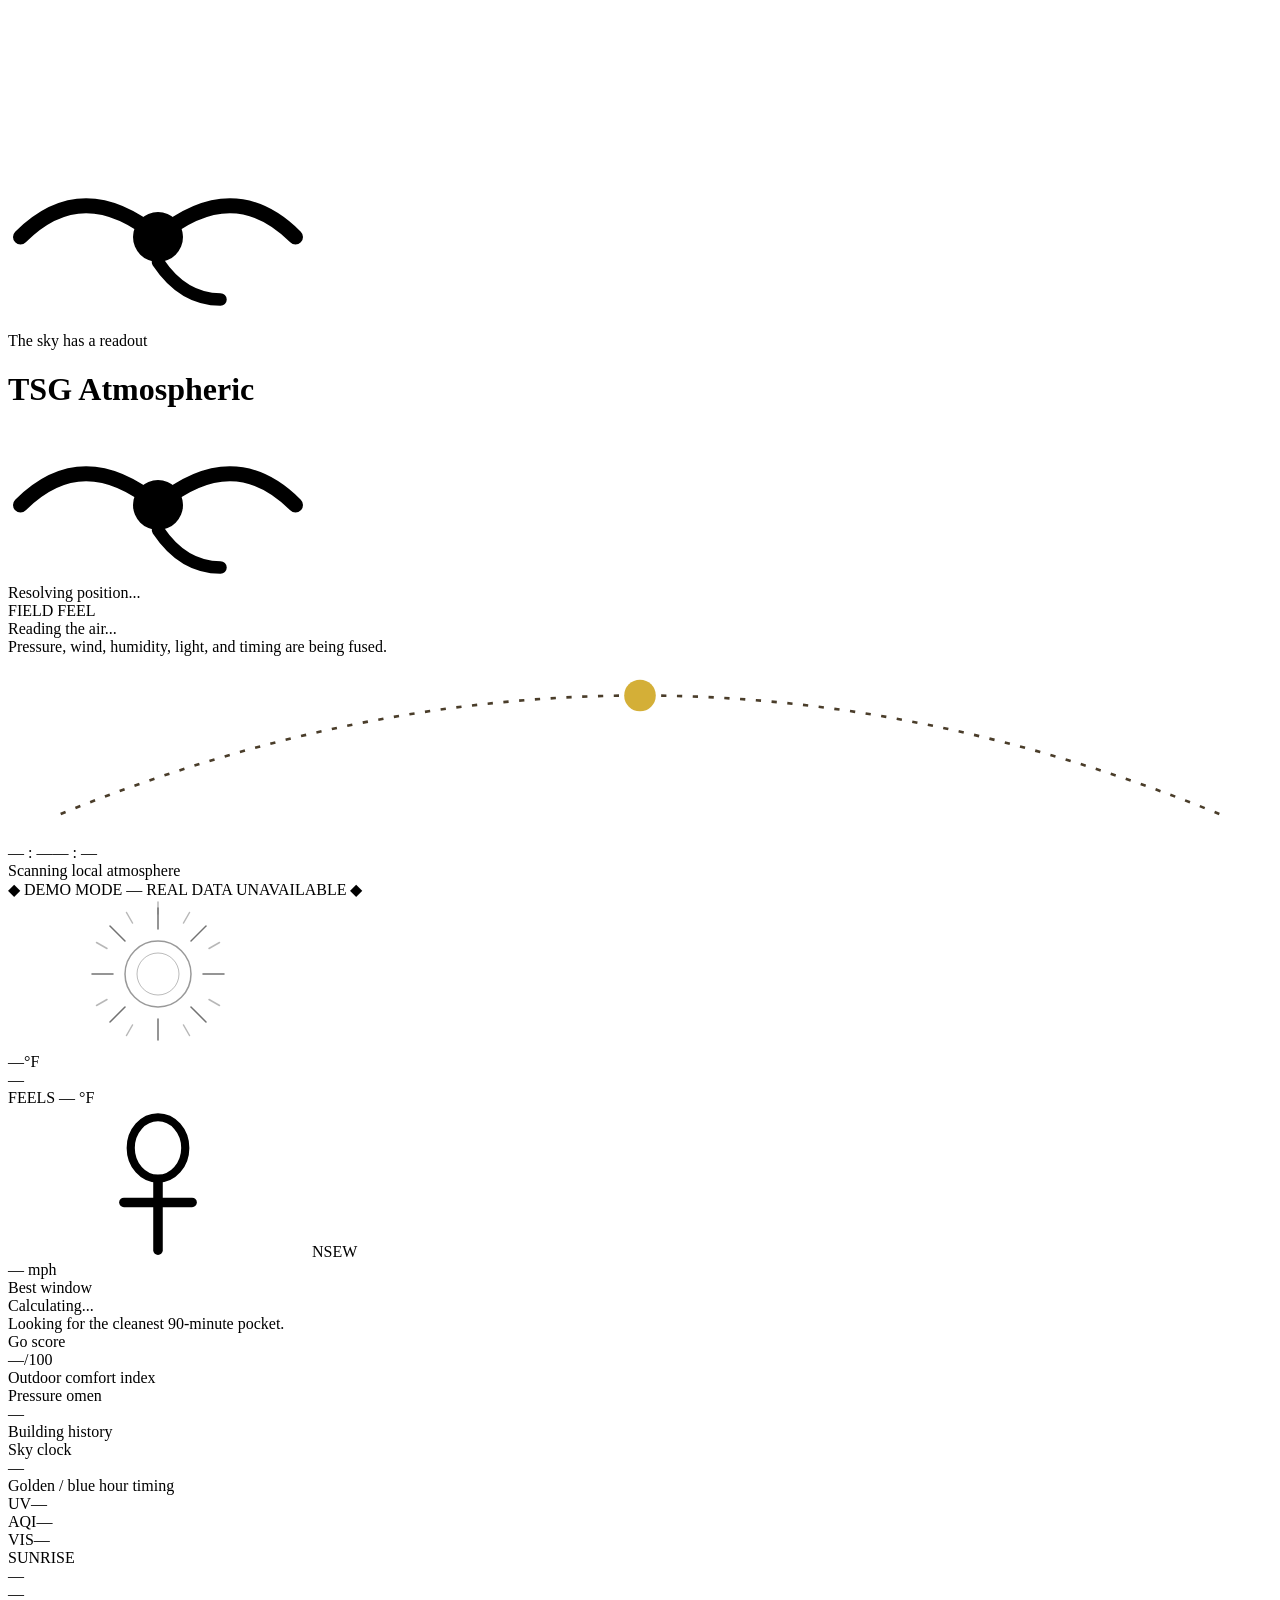
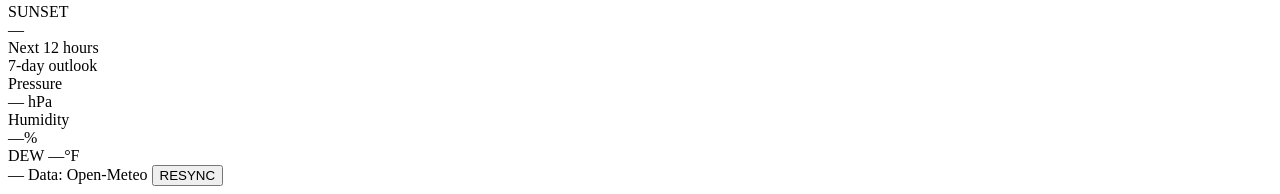
==== index.html @ 74610fd7 "Add TSG Atmospheric app shell" ====
<!DOCTYPE html>
<html lang="en">
<head>
  <meta charset="UTF-8" />
  <meta name="viewport" content="width=device-width, initial-scale=1.0" />
  <meta name="theme-color" content="#1a1410" />
  <meta name="description" content="TSG Atmospheric — a field-feel weather dashboard built for sky awareness, timing, and human-readable conditions." />
  <title>TSG Atmospheric</title>
  <link rel="preconnect" href="https://fonts.googleapis.com" />
  <link rel="preconnect" href="https://fonts.gstatic.com" crossorigin />
  <link href="https://fonts.googleapis.com/css2?family=Cinzel:wght@500;700&family=JetBrains+Mono:wght@300;400;600&display=swap" rel="stylesheet" />
  <link rel="stylesheet" href="styles.css" />
</head>
<body>
  <canvas id="ambientCanvas" aria-hidden="true"></canvas>

  <svg width="0" height="0" class="symbol-bank" aria-hidden="true">
    <defs>
      <symbol id="eyeOfHorus" viewBox="0 0 24 12">
        <path d="M 1 6 Q 6 1 12 6 Q 18 1 23 6" fill="none" stroke="currentColor" stroke-width="1.2" stroke-linecap="round"/>
        <circle cx="12" cy="6" r="2" fill="currentColor"/>
        <path d="M 12 8 Q 14 11 17 11" fill="none" stroke="currentColor" stroke-width="1" stroke-linecap="round"/>
      </symbol>
      <symbol id="ankh" viewBox="0 0 14 22">
        <ellipse cx="7" cy="6" rx="4" ry="4.5" fill="none" stroke="currentColor" stroke-width="1.2"/>
        <line x1="7" y1="11" x2="7" y2="21" stroke="currentColor" stroke-width="1.4" stroke-linecap="round"/>
        <line x1="2" y1="14" x2="12" y2="14" stroke="currentColor" stroke-width="1.4" stroke-linecap="round"/>
      </symbol>
      <symbol id="aten" viewBox="0 0 100 100">
        <g stroke="currentColor" stroke-width="1" stroke-linecap="round" opacity="0.55">
          <line x1="50" y1="6" x2="50" y2="20"/><line x1="50" y1="80" x2="50" y2="94"/>
          <line x1="6" y1="50" x2="20" y2="50"/><line x1="80" y1="50" x2="94" y2="50"/>
          <line x1="18" y1="18" x2="28" y2="28"/><line x1="72" y1="72" x2="82" y2="82"/>
          <line x1="18" y1="82" x2="28" y2="72"/><line x1="72" y1="28" x2="82" y2="18"/>
          <line x1="50" y1="2" x2="50" y2="10" opacity="0.5"/><line x1="9" y1="29" x2="16" y2="33" opacity="0.5"/>
          <line x1="29" y1="9" x2="33" y2="16" opacity="0.5"/><line x1="71" y1="9" x2="67" y2="16" opacity="0.5"/>
          <line x1="91" y1="29" x2="84" y2="33" opacity="0.5"/><line x1="91" y1="71" x2="84" y2="67" opacity="0.5"/>
          <line x1="71" y1="91" x2="67" y2="84" opacity="0.5"/><line x1="29" y1="91" x2="33" y2="84" opacity="0.5"/>
          <line x1="9" y1="71" x2="16" y2="67" opacity="0.5"/>
        </g>
        <circle cx="50" cy="50" r="22" fill="none" stroke="currentColor" stroke-width="1" opacity="0.4"/>
        <circle cx="50" cy="50" r="14" fill="none" stroke="currentColor" stroke-width="0.6" opacity="0.3"/>
      </symbol>
      <symbol id="wxClear" viewBox="0 0 24 24"><circle cx="12" cy="12" r="4" fill="currentColor"/><g stroke="currentColor" stroke-width="1.2" stroke-linecap="round"><line x1="12" y1="2" x2="12" y2="5"/><line x1="12" y1="19" x2="12" y2="22"/><line x1="2" y1="12" x2="5" y2="12"/><line x1="19" y1="12" x2="22" y2="12"/><line x1="5" y1="5" x2="7" y2="7"/><line x1="17" y1="17" x2="19" y2="19"/><line x1="5" y1="19" x2="7" y2="17"/><line x1="17" y1="7" x2="19" y2="5"/></g></symbol>
      <symbol id="wxPartlyCloudy" viewBox="0 0 24 24"><circle cx="9" cy="9" r="3" fill="currentColor" opacity="0.85"/><path d="M 8 17 Q 6 15 8 13 Q 11 11 14 14 Q 18 13 19 16 Q 20 19 17 19 L 9 19 Q 6 19 8 17 Z" fill="none" stroke="currentColor" stroke-width="1.2"/></symbol>
      <symbol id="wxCloudy" viewBox="0 0 24 24"><path d="M 5 16 Q 3 13 6 11 Q 9 8 13 11 Q 18 10 19 14 Q 21 17 17 18 L 7 18 Q 3 18 5 16 Z" fill="none" stroke="currentColor" stroke-width="1.2"/></symbol>
      <symbol id="wxRain" viewBox="0 0 24 24"><path d="M 5 12 Q 3 9 6 7 Q 9 4 13 7 Q 18 6 19 10 Q 21 13 17 14 L 7 14 Q 3 14 5 12 Z" fill="none" stroke="#d4af37" stroke-width="1.2"/><g stroke="#00e5ff" stroke-width="1.2" stroke-linecap="round"><path d="M 8 16 L 7 20"/><path d="M 12 16 L 11 20"/><path d="M 16 16 L 15 20"/></g></symbol>
      <symbol id="wxSnow" viewBox="0 0 24 24"><path d="M 5 12 Q 3 9 6 7 Q 9 4 13 7 Q 18 6 19 10 Q 21 13 17 14 L 7 14 Q 3 14 5 12 Z" fill="none" stroke="currentColor" stroke-width="1.2"/><g fill="#f4ead0"><circle cx="8" cy="18" r="1"/><circle cx="12" cy="20" r="1"/><circle cx="16" cy="18" r="1"/></g></symbol>
      <symbol id="wxStorm" viewBox="0 0 24 24"><path d="M 5 12 Q 3 9 6 7 Q 9 4 13 7 Q 18 6 19 10 Q 21 13 17 14 L 7 14 Q 3 14 5 12 Z" fill="none" stroke="currentColor" stroke-width="1.2"/><path d="M 12 14 L 9 19 L 12 19 L 10 23 L 15 17 L 12 17 L 14 14 Z" fill="#f0c850"/></symbol>
      <symbol id="wxFog" viewBox="0 0 24 24"><g stroke="currentColor" stroke-width="1.2" stroke-linecap="round" fill="none"><path d="M 4 8 Q 8 6 12 8 Q 16 10 20 8"/><path d="M 4 12 Q 8 10 12 12 Q 16 14 20 12"/><path d="M 4 16 Q 8 14 12 16 Q 16 18 20 16"/></g></symbol>
    </defs>
  </svg>

  <main class="hub-container">
    <header class="header reveal" style="animation-delay: .1s">
      <svg class="header-glyph left"><use href="#eyeOfHorus"/></svg>
      <p class="eyebrow">The sky has a readout</p>
      <h1>TSG Atmospheric</h1>
      <svg class="header-glyph right"><use href="#eyeOfHorus"/></svg>
      <div class="location-line" id="locationLine">Resolving position...</div>
    </header>

    <section class="sky-brief reveal" style="animation-delay: .18s" aria-live="polite">
      <div class="brief-label">FIELD FEEL</div>
      <div class="brief-text" id="fieldFeel">Reading the air...</div>
      <div class="brief-subtext" id="fieldSubtext">Pressure, wind, humidity, light, and timing are being fused.</div>
    </section>

    <section class="celestial-arc reveal" style="animation-delay: .24s">
      <svg id="arcSvg" viewBox="0 0 480 70" preserveAspectRatio="none">
        <path d="M 20 60 Q 240 -30 460 60" fill="none" stroke="#4a3d2a" stroke-width="1" stroke-dasharray="2 4" />
        <circle id="arcMarker" cx="240" cy="15" r="6" fill="#d4af37"/>
      </svg>
      <div class="arc-labels"><span id="riseLabel">— : —</span><span id="setLabel">— : —</span></div>
    </section>

    <section class="minutely-precip reveal" style="animation-delay: .3s" id="minutelyText">
      <span class="loading-pulse">Scanning local atmosphere</span>
    </section>

    <section class="demo-banner" id="demoBanner">
      <div>◆ DEMO MODE — REAL DATA UNAVAILABLE ◆</div>
      <div class="demo-banner-detail" id="demoBannerDetail"></div>
    </section>

    <section class="main-display reveal" style="animation-delay: .38s">
      <div class="temp-block">
        <svg class="aten-disc spinning" aria-hidden="true"><use href="#aten"/></svg>
        <div class="main-temp"><span id="currentTemp">—</span><span class="temp-degree">°F</span></div>
        <div class="conditions-text" id="conditionsText">—</div>
        <div class="feels-like" id="feelsLikeText">FEELS — °F</div>
      </div>
      <div class="cluster">
        <div class="wind-rose" aria-label="Wind direction">
          <svg class="ankh" aria-hidden="true"><use href="#ankh"/></svg>
          <span class="cardinal n">N</span><span class="cardinal s">S</span><span class="cardinal e">E</span><span class="cardinal w">W</span>
          <div class="wind-needle" id="windNeedle"></div>
        </div>
        <div class="wind-speed" id="windSpeed">— mph</div>
      </div>
    </section>

    <section class="signal-grid reveal" style="animation-delay: .45s">
      <article class="signal-card primary">
        <div class="signal-label">Best window</div>
        <div class="signal-value" id="bestWindow">Calculating...</div>
        <div class="signal-note" id="bestWindowNote">Looking for the cleanest 90-minute pocket.</div>
      </article>
      <article class="signal-card">
        <div class="signal-label">Go score</div>
        <div class="signal-value"><span id="goScore">—</span><span class="small-unit">/100</span></div>
        <div class="signal-note" id="goScoreNote">Outdoor comfort index</div>
      </article>
      <article class="signal-card">
        <div class="signal-label">Pressure omen</div>
        <div class="signal-value" id="pressureOmen">—</div>
        <div class="signal-note" id="pressureTrend">Building history</div>
      </article>
      <article class="signal-card">
        <div class="signal-label">Sky clock</div>
        <div class="signal-value" id="skyClock">—</div>
        <div class="signal-note" id="skyClockNote">Golden / blue hour timing</div>
      </article>
    </section>

    <section class="rune-row reveal" style="animation-delay: .52s">
      <div class="rune"><span class="rune-label">UV</span><span id="uvVal">—</span></div>
      <div class="rune"><span class="rune-label">AQI</span><span id="aqiVal">—</span></div>
      <div class="rune"><span class="rune-label">VIS</span><span id="visVal">—</span></div>
    </section>

    <section class="celestial-times reveal" style="animation-delay: .58s">
      <div class="time-block"><div class="label">SUNRISE</div><div class="value" id="sunriseTime">—</div></div>
      <div class="time-block"><div class="moon-phase" aria-label="Moon phase"><div class="moon-shadow" id="moonShadow"></div></div><div class="value moon-name" id="moonPhaseName">—</div></div>
      <div class="time-block"><div class="label">SUNSET</div><div class="value" id="sunsetTime">—</div></div>
    </section>

    <div class="strip-label reveal" style="animation-delay: .64s">Next 12 hours</div>
    <section class="hourly-strip reveal" style="animation-delay: .68s" id="hourlyStrip" aria-label="Hourly forecast"></section>

    <div class="strip-label reveal" style="animation-delay: .72s">7-day outlook</div>
    <section class="daily-strip reveal" style="animation-delay: .76s" id="dailyStrip" aria-label="Daily forecast"></section>

    <section class="metrics-grid reveal" style="animation-delay: .8s">
      <article class="metric-card"><div class="metric-label">Pressure</div><div class="metric-value" id="pressureValue">— hPa</div></article>
      <article class="metric-card"><div class="metric-label">Humidity</div><div class="metric-value" id="humidityValue">—%</div><div class="metric-trend" id="dewPointVal">DEW —°F</div></article>
    </section>

    <footer class="footer reveal" style="animation-delay: .86s">
      <span id="lastSyncTime">—</span>
      <span class="data-credit">Data: Open-Meteo</span>
      <button class="sync-btn" type="button" id="syncBtn">RESYNC</button>
    </footer>
  </main>

  <script src="app.js"></script>
</body>
</html>
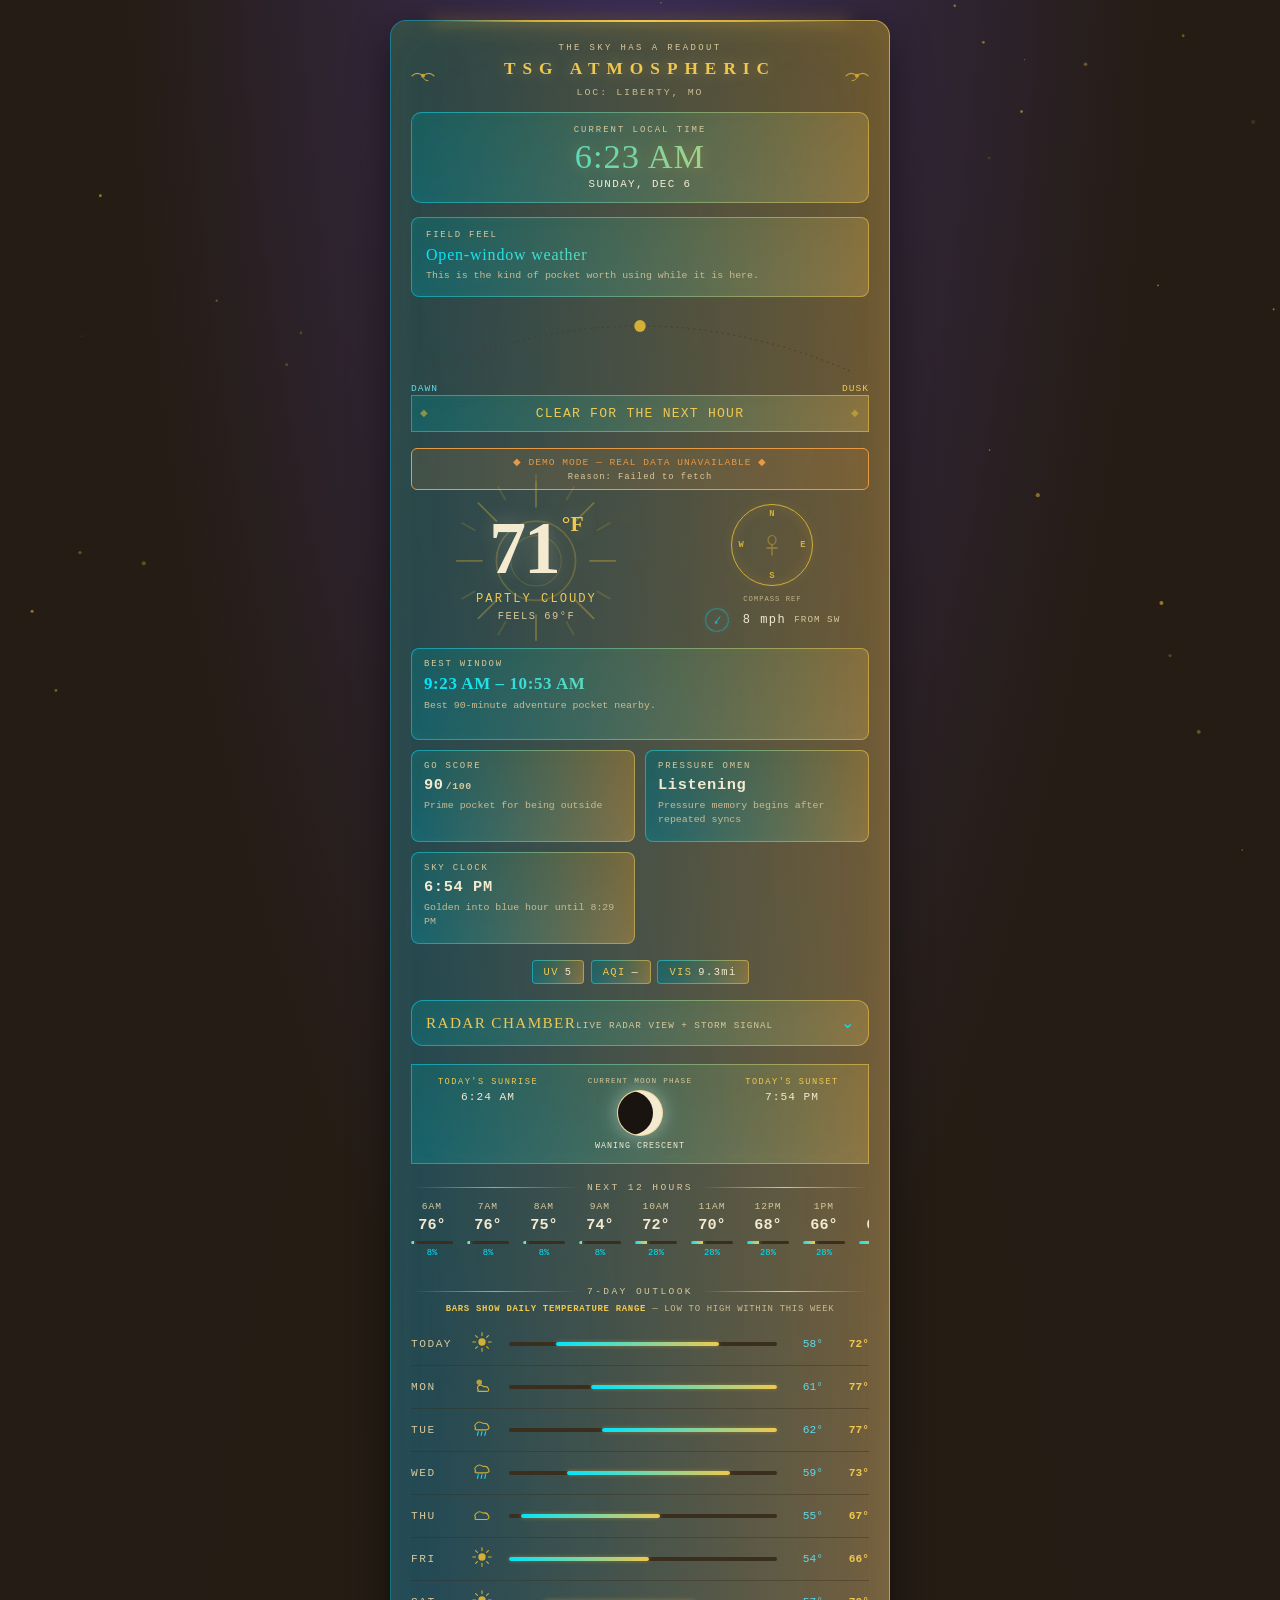
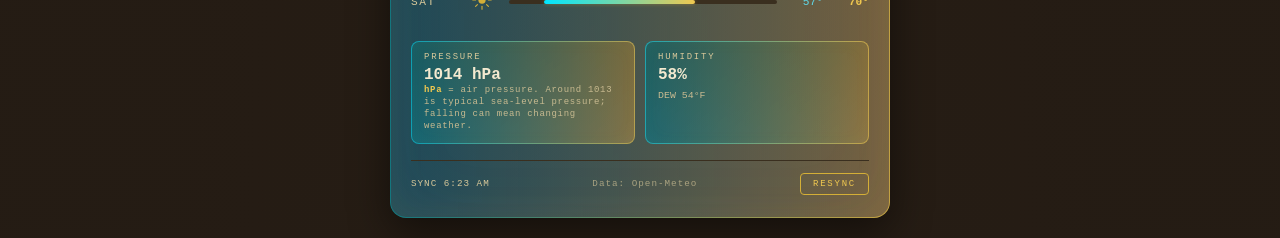
==== commit bb6b3e3c: "Load clarity helper script" ====
--- a/index.html
+++ b/index.html
@@ -154,5 +154,6 @@
   </main>
 
   <script src="app.js"></script>
+  <script src="clarity.js"></script>
 </body>
 </html>
--- a/styles.css
+++ b/styles.css
@@ -0,0 +1 @@
+:root{--base:#1a1410;--mid:#251c14;--deep:#1a1538;--deep2:#2a2050;--gold:#d4af37;--gold2:#f0c850;--amber:#e89944;--teal:#00e5ff;--teal2:#5fdaeb;--papyrus:#d8c89a;--light:#f4ead0;--dim:#9a8e6e;--accent:#3a2f1f;--accent2:#4a3d2a;--danger:#ff7a5c}*{box-sizing:border-box}html,body{margin:0;padding:0}body{min-height:100vh;padding:20px 14px;display:flex;justify-content:center;align-items:flex-start;position:relative;color:var(--light);font-family:'JetBrains Mono','Courier New',monospace;background:radial-gradient(ellipse at 50% -10%,var(--deep2) 0%,var(--base) 55%),radial-gradient(ellipse at 50% 110%,rgba(232,153,68,.08) 0%,transparent 50%),var(--base)}body:before{content:'';position:fixed;bottom:0;left:50%;transform:translateX(-50%);width:min(680px,120vw);height:220px;background:linear-gradient(135deg,transparent 49.5%,rgba(58,47,31,.46) 50%,transparent 50.5%),linear-gradient(45deg,transparent 49.5%,rgba(58,47,31,.46) 50%,transparent 50.5%);pointer-events:none;z-index:0;opacity:.55}#ambientCanvas{position:fixed;inset:0;width:100%;height:100%;z-index:0;pointer-events:none}.symbol-bank{position:absolute}.hub-container{width:100%;max-width:500px;padding:22px 20px;position:relative;z-index:1;border:1px solid var(--gold);border-radius:16px;background:linear-gradient(145deg,rgba(37,28,20,.88),rgba(26,21,56,.68)),radial-gradient(circle at 50% 0%,rgba(212,175,55,.1) 0%,transparent 60%);backdrop-filter:blur(9px);-webkit-backdrop-filter:blur(9px);box-shadow:0 12px 44px rgba(0,0,0,.62),inset 0 0 34px rgba(212,175,55,.06)}.hub-container:before{content:'';position:absolute;top:-1px;left:8%;right:8%;height:2px;background:linear-gradient(90deg,transparent,var(--gold),var(--gold2),var(--gold),transparent);box-shadow:0 0 14px var(--gold)}.header{text-align:center;margin-bottom:14px;position:relative;padding:0 26px}.eyebrow{margin:0 0 6px;color:var(--papyrus);font-size:.56rem;letter-spacing:2.4px;text-transform:uppercase}.header h1{font-family:'Cinzel',serif;color:var(--gold2);font-size:clamp(.9rem,4.8vw,1.08rem);margin:0;letter-spacing:clamp(3px,1.3vw,7px);font-weight:700;text-shadow:0 0 14px rgba(240,200,80,.38);text-transform:uppercase}.header-glyph{position:absolute;top:50%;transform:translateY(-10%);width:24px;height:12px;color:var(--gold);opacity:.9}.header-glyph.left{left:0}.header-glyph.right{right:0;transform:translateY(-10%) scaleX(-1)}.location-line{font-size:.62rem;color:var(--papyrus);letter-spacing:2px;margin-top:8px;text-transform:uppercase}.sky-brief,.signal-card,.metric-card{background:rgba(26,21,16,.58);border:1px solid var(--accent2);border-radius:8px}.sky-brief{padding:12px 14px;margin-bottom:14px;box-shadow:inset 0 0 24px rgba(212,175,55,.035)}.brief-label,.signal-label,.metric-label{font-size:.56rem;color:var(--papyrus);letter-spacing:1.8px;text-transform:uppercase}.brief-text{margin-top:6px;font-family:'Cinzel',serif;color:var(--gold2);font-size:1rem;letter-spacing:.8px}.brief-subtext,.signal-note,.metric-trend{margin-top:5px;color:var(--dim);font-size:.62rem;line-height:1.45}.celestial-arc{height:70px;margin:12px 0 4px}.celestial-arc svg{width:100%;height:100%;overflow:visible;display:block}.arc-labels{display:flex;justify-content:space-between;font-size:.6rem;color:var(--papyrus);letter-spacing:1px;margin-top:2px}.minutely-precip{text-align:center;font-size:.82rem;padding:10px 30px;border-top:1px solid var(--accent);border-bottom:1px solid var(--accent);margin:14px 0 16px;letter-spacing:1.2px;position:relative;text-transform:uppercase}.minutely-precip:before,.minutely-precip:after{content:'◆';position:absolute;top:50%;transform:translateY(-50%);color:var(--gold);font-size:.6rem;opacity:.62}.minutely-precip:before{left:8px}.minutely-precip:after{right:8px}.minutely-precip.clear{color:var(--gold2)}.minutely-precip.precip{color:var(--teal);text-shadow:0 0 8px rgba(0,229,255,.4)}.minutely-precip.error{color:var(--danger)}.demo-banner{background:rgba(232,153,68,.12);border:1px solid var(--amber);color:var(--amber);padding:7px 10px;border-radius:6px;font-size:.6rem;letter-spacing:1px;text-align:center;margin-bottom:14px;display:none}.demo-banner.show{display:block}.demo-banner-detail{font-size:.55rem;color:var(--papyrus);margin-top:4px;word-break:break-word}.main-display{display:grid;grid-template-columns:1.3fr 1fr;gap:14px;align-items:center;margin-bottom:16px}.temp-block{text-align:center;position:relative;min-width:0}.aten-disc{position:absolute;top:50%;left:50%;transform:translate(-50%,-54%);width:180px;height:180px;pointer-events:none;opacity:.7;color:var(--gold)}.main-temp{font-family:'Cinzel',serif;font-size:clamp(3.6rem,18vw,4.6rem);font-weight:700;color:var(--light);line-height:.95;letter-spacing:-2px;position:relative;z-index:2;text-shadow:0 0 20px rgba(244,234,208,.25)}.temp-degree{font-size:1.35rem;color:var(--gold2);vertical-align:top;margin-left:3px;letter-spacing:0}.conditions-text{font-size:.76rem;color:var(--gold2);margin-top:8px;letter-spacing:2px;text-transform:uppercase;min-height:1em;position:relative;z-index:2}.feels-like{font-size:.65rem;color:var(--papyrus);margin-top:4px;letter-spacing:1.5px;position:relative;z-index:2}.cluster{display:flex;flex-direction:column;gap:8px;align-items:center}.wind-rose{width:82px;height:82px;border:1px solid var(--gold);border-radius:50%;position:relative;box-shadow:inset 0 0 14px rgba(212,175,55,.15),0 0 12px rgba(212,175,55,.1)}.ankh{position:absolute;top:50%;left:50%;transform:translate(-50%,-50%);width:14px;height:22px;opacity:.5;color:var(--gold)}.cardinal{position:absolute;font-size:.55rem;color:var(--gold);font-weight:600;letter-spacing:1px}.n{top:4px;left:50%;transform:translateX(-50%)}.s{bottom:4px;left:50%;transform:translateX(-50%)}.e{right:6px;top:50%;transform:translateY(-50%)}.w{left:6px;top:50%;transform:translateY(-50%)}.wind-needle{position:absolute;width:2px;height:32px;background:linear-gradient(to top,transparent 30%,var(--teal));transform-origin:bottom center;bottom:50%;left:50%;margin-left:-1px;transform:rotate(0deg);transition:transform 1.4s cubic-bezier(.4,0,.2,1);filter:drop-shadow(0 0 5px var(--teal));z-index:1}.wind-speed{font-size:.75rem;color:var(--light);letter-spacing:1.5px}.signal-grid{display:grid;grid-template-columns:1fr 1fr;gap:10px;margin-bottom:16px}.signal-card{padding:10px 12px;min-height:92px}.signal-card.primary{grid-column:1/-1;background:linear-gradient(145deg,rgba(58,47,31,.48),rgba(26,21,56,.3));border-color:rgba(212,175,55,.55)}.signal-value{margin-top:5px;color:var(--light);font-weight:700;font-size:.96rem;letter-spacing:.6px}.signal-card.primary .signal-value{color:var(--gold2);font-family:'Cinzel',serif;font-size:1.06rem}.small-unit{font-size:.62rem;color:var(--papyrus);margin-left:2px}.rune-row{display:flex;gap:6px;flex-wrap:wrap;justify-content:center;margin-bottom:16px}.rune{border:1px solid var(--accent2);padding:5px 11px;border-radius:4px;font-size:.65rem;letter-spacing:1.4px;color:var(--light);background:rgba(26,21,16,.6)}.rune-label{color:var(--gold2);margin-right:6px}.celestial-times{display:grid;grid-template-columns:1fr 1fr 1fr;padding:12px 0;border-top:1px solid var(--accent);border-bottom:1px solid var(--accent);margin-bottom:18px;font-size:.7rem}.time-block{text-align:center}.label{color:var(--papyrus);letter-spacing:1.5px;margin-bottom:4px;font-size:.58rem}.value{color:var(--light);letter-spacing:1px}.moon-phase{width:22px;height:22px;border-radius:50%;background:var(--light);position:relative;margin:0 auto 4px;box-shadow:0 0 12px rgba(244,234,208,.4);overflow:hidden}.moon-shadow{position:absolute;top:0;width:100%;height:100%;background:var(--base);border-radius:50%}.moon-name{font-size:.55rem}.strip-label{font-size:.6rem;color:var(--papyrus);letter-spacing:2.4px;margin-bottom:8px;text-transform:uppercase;display:flex;align-items:center;gap:8px}.strip-label:before,.strip-label:after{content:'';flex:1;height:1px;background:linear-gradient(90deg,transparent,var(--accent2),transparent)}.hourly-strip{display:flex;gap:14px;overflow-x:auto;padding-bottom:10px;margin-bottom:18px;scrollbar-width:none}.hourly-strip::-webkit-scrollbar{display:none}.hour-node{display:flex;flex-direction:column;align-items:center;min-width:42px;gap:4px}.hour-time{font-size:.6rem;color:var(--papyrus);letter-spacing:1px}.hour-temp{font-size:.95rem;font-weight:600;color:var(--light)}.hour-precip-bar{width:100%;height:3px;background:var(--accent);border-radius:2px;overflow:hidden;margin-top:3px}.hour-precip-fill{height:100%;background:var(--teal);box-shadow:0 0 4px var(--teal);transition:width .6s}.hour-precip-pct{font-size:.55rem;color:var(--teal)}.daily-strip{display:flex;flex-direction:column;margin-bottom:18px}.day-row{display:grid;grid-template-columns:50px 28px 1fr 36px 36px;gap:10px;align-items:center;padding:8px 0;border-bottom:1px solid rgba(58,47,31,.4);font-size:.75rem}.day-row:last-child{border-bottom:none}.day-name{color:var(--papyrus);letter-spacing:1.5px;font-size:.7rem}.day-icon svg{width:22px;height:22px;color:var(--gold)}.day-range-bar{height:4px;background:var(--accent);border-radius:2px;position:relative}.day-range-fill{position:absolute;height:100%;background:linear-gradient(90deg,var(--teal),var(--gold2));border-radius:2px;box-shadow:0 0 4px rgba(212,175,55,.4)}.day-low{color:var(--teal2);text-align:right;font-size:.7rem}.day-high{color:var(--gold2);text-align:right;font-size:.7rem;font-weight:600}.metrics-grid{display:grid;grid-template-columns:1fr 1fr;gap:10px}.metric-card{padding:10px 12px}.metric-value{font-size:1rem;color:var(--light);margin-top:4px;font-weight:600}.footer{margin-top:16px;padding-top:12px;border-top:1px solid var(--accent);display:flex;gap:8px;justify-content:space-between;align-items:center;font-size:.58rem;color:var(--papyrus);letter-spacing:1px}.data-credit{opacity:.75}.sync-btn{background:transparent;color:var(--gold2);border:1px solid var(--gold);padding:5px 12px;font-family:inherit;font-size:.56rem;letter-spacing:1.8px;cursor:pointer;border-radius:4px;text-transform:uppercase;transition:all .3s}.sync-btn:hover{background:var(--gold);color:var(--base);box-shadow:0 0 14px rgba(212,175,55,.5)}.loading-pulse{animation:pulse 1.5s ease-in-out infinite}@keyframes pulse{0%,100%{opacity:1}50%{opacity:.4}}.reveal{opacity:0;transform:translateY(8px);animation:reveal .6s ease-out forwards}@keyframes reveal{to{opacity:1;transform:translateY(0)}}@keyframes aten-spin{to{transform:translate(-50%,-54%) rotate(360deg)}}.aten-disc.spinning{animation:aten-spin 180s linear infinite}@media(max-width:390px){.hub-container{padding:20px 14px}.header{padding:0 20px}.main-display{grid-template-columns:1fr}.signal-grid{grid-template-columns:1fr}.signal-card.primary{grid-column:auto}.footer{flex-wrap:wrap}}
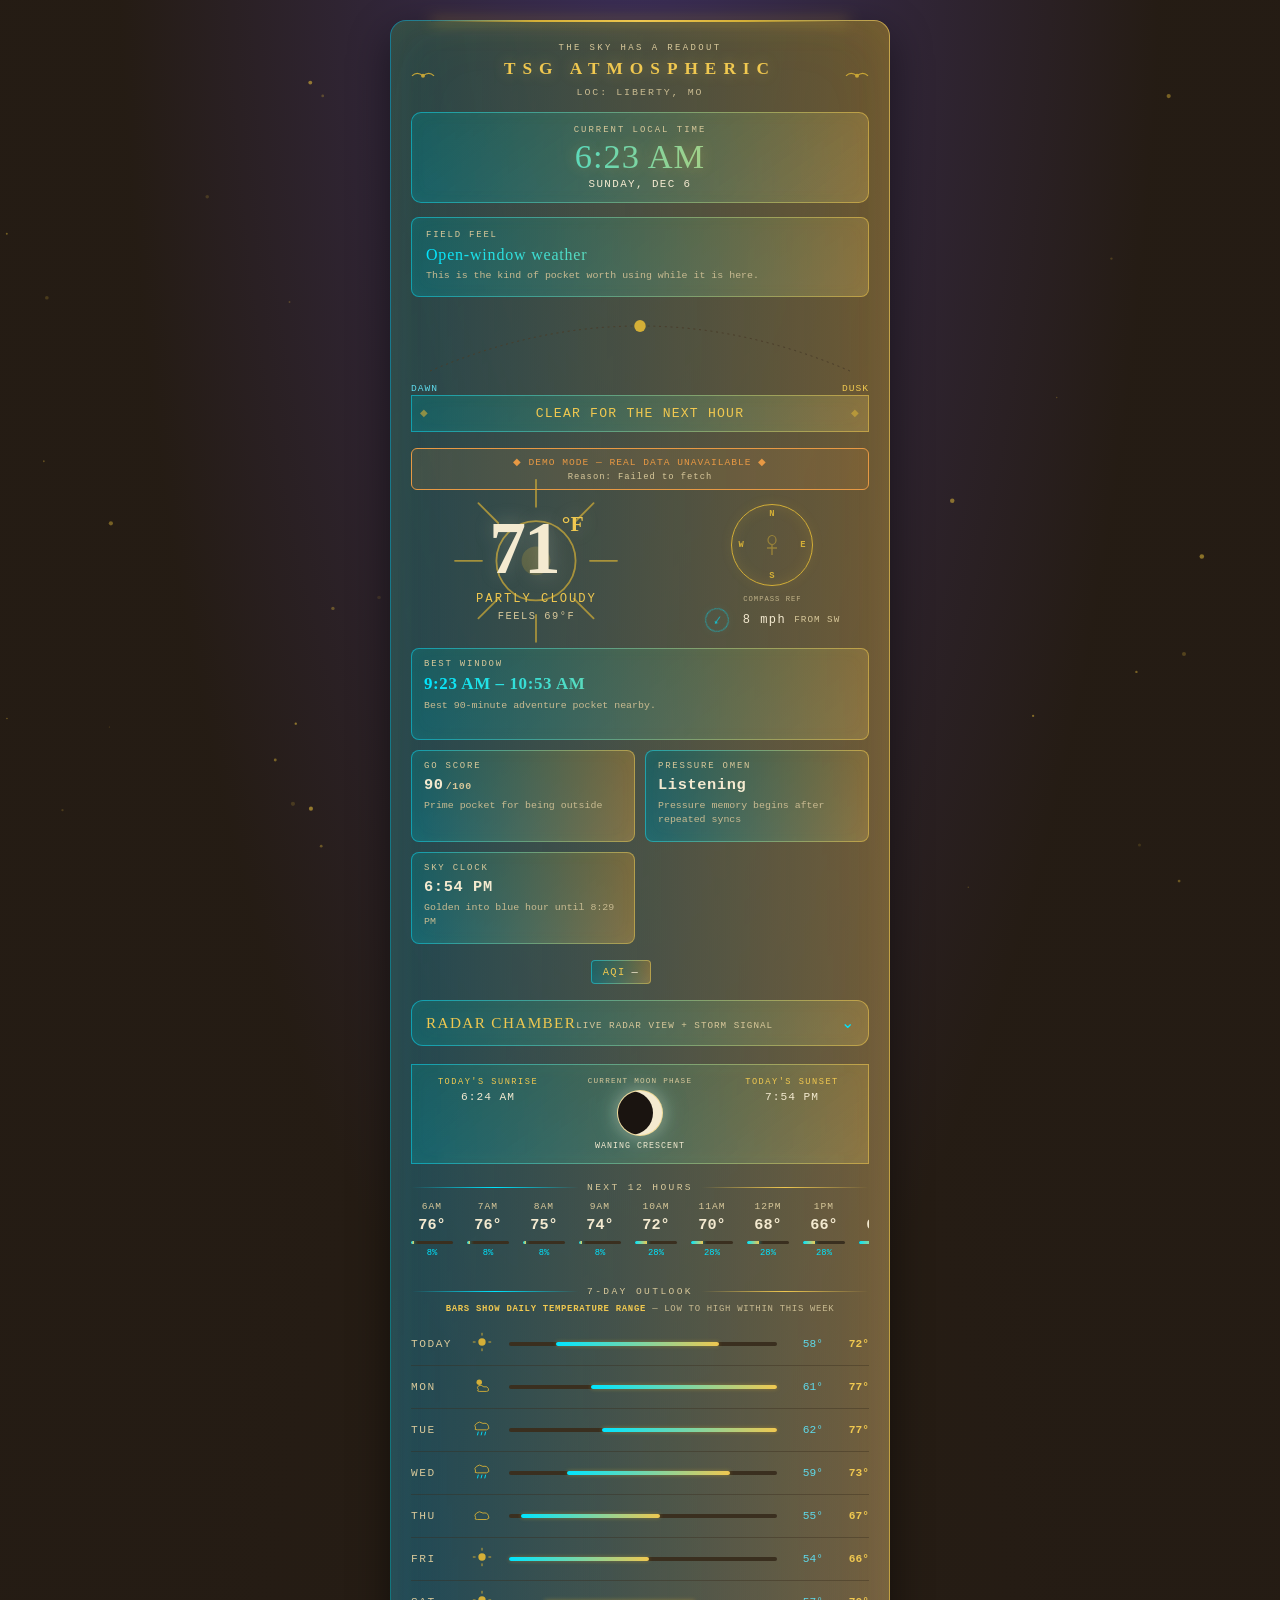
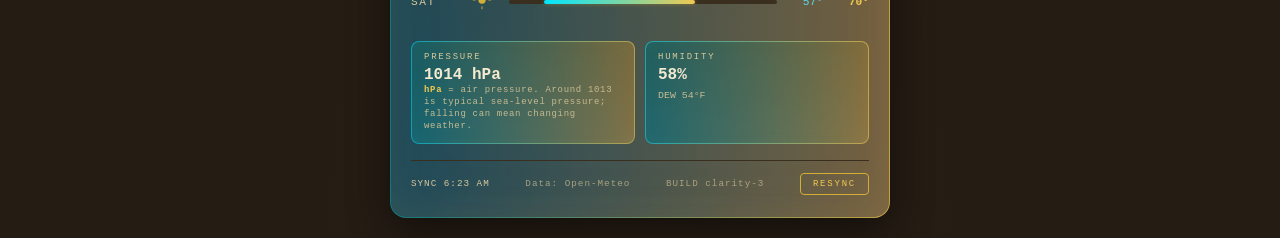
==== commit 94e1b6a1: "Simplify index and cache bust assets" ====
--- a/index.html
+++ b/index.html
@@ -9,50 +9,28 @@
   <link rel="preconnect" href="https://fonts.googleapis.com" />
   <link rel="preconnect" href="https://fonts.gstatic.com" crossorigin />
   <link href="https://fonts.googleapis.com/css2?family=Cinzel:wght@500;700&family=JetBrains+Mono:wght@300;400;600&display=swap" rel="stylesheet" />
-  <link rel="stylesheet" href="styles.css" />
+  <link rel="stylesheet" href="styles.css?v=clarity3" />
 </head>
 <body>
   <canvas id="ambientCanvas" aria-hidden="true"></canvas>
 
   <svg width="0" height="0" class="symbol-bank" aria-hidden="true">
     <defs>
-      <symbol id="eyeOfHorus" viewBox="0 0 24 12">
-        <path d="M 1 6 Q 6 1 12 6 Q 18 1 23 6" fill="none" stroke="currentColor" stroke-width="1.2" stroke-linecap="round"/>
-        <circle cx="12" cy="6" r="2" fill="currentColor"/>
-        <path d="M 12 8 Q 14 11 17 11" fill="none" stroke="currentColor" stroke-width="1" stroke-linecap="round"/>
-      </symbol>
-      <symbol id="ankh" viewBox="0 0 14 22">
-        <ellipse cx="7" cy="6" rx="4" ry="4.5" fill="none" stroke="currentColor" stroke-width="1.2"/>
-        <line x1="7" y1="11" x2="7" y2="21" stroke="currentColor" stroke-width="1.4" stroke-linecap="round"/>
-        <line x1="2" y1="14" x2="12" y2="14" stroke="currentColor" stroke-width="1.4" stroke-linecap="round"/>
-      </symbol>
-      <symbol id="aten" viewBox="0 0 100 100">
-        <g stroke="currentColor" stroke-width="1" stroke-linecap="round" opacity="0.55">
-          <line x1="50" y1="6" x2="50" y2="20"/><line x1="50" y1="80" x2="50" y2="94"/>
-          <line x1="6" y1="50" x2="20" y2="50"/><line x1="80" y1="50" x2="94" y2="50"/>
-          <line x1="18" y1="18" x2="28" y2="28"/><line x1="72" y1="72" x2="82" y2="82"/>
-          <line x1="18" y1="82" x2="28" y2="72"/><line x1="72" y1="28" x2="82" y2="18"/>
-          <line x1="50" y1="2" x2="50" y2="10" opacity="0.5"/><line x1="9" y1="29" x2="16" y2="33" opacity="0.5"/>
-          <line x1="29" y1="9" x2="33" y2="16" opacity="0.5"/><line x1="71" y1="9" x2="67" y2="16" opacity="0.5"/>
-          <line x1="91" y1="29" x2="84" y2="33" opacity="0.5"/><line x1="91" y1="71" x2="84" y2="67" opacity="0.5"/>
-          <line x1="71" y1="91" x2="67" y2="84" opacity="0.5"/><line x1="29" y1="91" x2="33" y2="84" opacity="0.5"/>
-          <line x1="9" y1="71" x2="16" y2="67" opacity="0.5"/>
-        </g>
-        <circle cx="50" cy="50" r="22" fill="none" stroke="currentColor" stroke-width="1" opacity="0.4"/>
-        <circle cx="50" cy="50" r="14" fill="none" stroke="currentColor" stroke-width="0.6" opacity="0.3"/>
-      </symbol>
-      <symbol id="wxClear" viewBox="0 0 24 24"><circle cx="12" cy="12" r="4" fill="currentColor"/><g stroke="currentColor" stroke-width="1.2" stroke-linecap="round"><line x1="12" y1="2" x2="12" y2="5"/><line x1="12" y1="19" x2="12" y2="22"/><line x1="2" y1="12" x2="5" y2="12"/><line x1="19" y1="12" x2="22" y2="12"/><line x1="5" y1="5" x2="7" y2="7"/><line x1="17" y1="17" x2="19" y2="19"/><line x1="5" y1="19" x2="7" y2="17"/><line x1="17" y1="7" x2="19" y2="5"/></g></symbol>
-      <symbol id="wxPartlyCloudy" viewBox="0 0 24 24"><circle cx="9" cy="9" r="3" fill="currentColor" opacity="0.85"/><path d="M 8 17 Q 6 15 8 13 Q 11 11 14 14 Q 18 13 19 16 Q 20 19 17 19 L 9 19 Q 6 19 8 17 Z" fill="none" stroke="currentColor" stroke-width="1.2"/></symbol>
-      <symbol id="wxCloudy" viewBox="0 0 24 24"><path d="M 5 16 Q 3 13 6 11 Q 9 8 13 11 Q 18 10 19 14 Q 21 17 17 18 L 7 18 Q 3 18 5 16 Z" fill="none" stroke="currentColor" stroke-width="1.2"/></symbol>
-      <symbol id="wxRain" viewBox="0 0 24 24"><path d="M 5 12 Q 3 9 6 7 Q 9 4 13 7 Q 18 6 19 10 Q 21 13 17 14 L 7 14 Q 3 14 5 12 Z" fill="none" stroke="#d4af37" stroke-width="1.2"/><g stroke="#00e5ff" stroke-width="1.2" stroke-linecap="round"><path d="M 8 16 L 7 20"/><path d="M 12 16 L 11 20"/><path d="M 16 16 L 15 20"/></g></symbol>
-      <symbol id="wxSnow" viewBox="0 0 24 24"><path d="M 5 12 Q 3 9 6 7 Q 9 4 13 7 Q 18 6 19 10 Q 21 13 17 14 L 7 14 Q 3 14 5 12 Z" fill="none" stroke="currentColor" stroke-width="1.2"/><g fill="#f4ead0"><circle cx="8" cy="18" r="1"/><circle cx="12" cy="20" r="1"/><circle cx="16" cy="18" r="1"/></g></symbol>
-      <symbol id="wxStorm" viewBox="0 0 24 24"><path d="M 5 12 Q 3 9 6 7 Q 9 4 13 7 Q 18 6 19 10 Q 21 13 17 14 L 7 14 Q 3 14 5 12 Z" fill="none" stroke="currentColor" stroke-width="1.2"/><path d="M 12 14 L 9 19 L 12 19 L 10 23 L 15 17 L 12 17 L 14 14 Z" fill="#f0c850"/></symbol>
-      <symbol id="wxFog" viewBox="0 0 24 24"><g stroke="currentColor" stroke-width="1.2" stroke-linecap="round" fill="none"><path d="M 4 8 Q 8 6 12 8 Q 16 10 20 8"/><path d="M 4 12 Q 8 10 12 12 Q 16 14 20 12"/><path d="M 4 16 Q 8 14 12 16 Q 16 18 20 16"/></g></symbol>
+      <symbol id="eyeOfHorus" viewBox="0 0 24 12"><path d="M1 6 Q6 1 12 6 Q18 1 23 6" fill="none" stroke="currentColor" stroke-width="1.2"/><circle cx="12" cy="6" r="2" fill="currentColor"/></symbol>
+      <symbol id="ankh" viewBox="0 0 14 22"><ellipse cx="7" cy="6" rx="4" ry="4.5" fill="none" stroke="currentColor" stroke-width="1.2"/><line x1="7" y1="11" x2="7" y2="21" stroke="currentColor" stroke-width="1.4"/><line x1="2" y1="14" x2="12" y2="14" stroke="currentColor" stroke-width="1.4"/></symbol>
+      <symbol id="aten" viewBox="0 0 100 100"><circle cx="50" cy="50" r="22" fill="none" stroke="currentColor"/><circle cx="50" cy="50" r="8" fill="currentColor" opacity=".3"/><g stroke="currentColor" stroke-linecap="round"><line x1="50" y1="5" x2="50" y2="20"/><line x1="50" y1="80" x2="50" y2="95"/><line x1="5" y1="50" x2="20" y2="50"/><line x1="80" y1="50" x2="95" y2="50"/><line x1="18" y1="18" x2="29" y2="29"/><line x1="71" y1="71" x2="82" y2="82"/><line x1="18" y1="82" x2="29" y2="71"/><line x1="71" y1="29" x2="82" y2="18"/></g></symbol>
+      <symbol id="wxClear" viewBox="0 0 24 24"><circle cx="12" cy="12" r="4" fill="currentColor"/><g stroke="currentColor"><line x1="12" y1="2" x2="12" y2="5"/><line x1="12" y1="19" x2="12" y2="22"/><line x1="2" y1="12" x2="5" y2="12"/><line x1="19" y1="12" x2="22" y2="12"/></g></symbol>
+      <symbol id="wxPartlyCloudy" viewBox="0 0 24 24"><circle cx="9" cy="9" r="3" fill="currentColor"/><path d="M8 17 Q6 15 8 13 Q11 11 14 14 Q18 13 19 16 Q20 19 17 19 L9 19 Q6 19 8 17Z" fill="none" stroke="currentColor"/></symbol>
+      <symbol id="wxCloudy" viewBox="0 0 24 24"><path d="M5 16 Q3 13 6 11 Q9 8 13 11 Q18 10 19 14 Q21 17 17 18 L7 18 Q3 18 5 16Z" fill="none" stroke="currentColor"/></symbol>
+      <symbol id="wxRain" viewBox="0 0 24 24"><path d="M5 12 Q3 9 6 7 Q9 4 13 7 Q18 6 19 10 Q21 13 17 14 L7 14 Q3 14 5 12Z" fill="none" stroke="currentColor"/><g stroke="#00e5ff"><path d="M8 16 L7 20"/><path d="M12 16 L11 20"/><path d="M16 16 L15 20"/></g></symbol>
+      <symbol id="wxSnow" viewBox="0 0 24 24"><path d="M5 12 Q3 9 6 7 Q9 4 13 7 Q18 6 19 10 Q21 13 17 14 L7 14 Q3 14 5 12Z" fill="none" stroke="currentColor"/><circle cx="8" cy="18" r="1" fill="currentColor"/><circle cx="12" cy="20" r="1" fill="currentColor"/><circle cx="16" cy="18" r="1" fill="currentColor"/></symbol>
+      <symbol id="wxStorm" viewBox="0 0 24 24"><path d="M5 12 Q3 9 6 7 Q9 4 13 7 Q18 6 19 10 Q21 13 17 14 L7 14 Q3 14 5 12Z" fill="none" stroke="currentColor"/><path d="M12 14 L9 19 L12 19 L10 23 L15 17 L12 17Z" fill="currentColor"/></symbol>
+      <symbol id="wxFog" viewBox="0 0 24 24"><g stroke="currentColor" fill="none"><path d="M4 8 Q8 6 12 8 Q16 10 20 8"/><path d="M4 12 Q8 10 12 12 Q16 14 20 12"/><path d="M4 16 Q8 14 12 16 Q16 18 20 16"/></g></symbol>
     </defs>
   </svg>
 
   <main class="hub-container">
-    <header class="header reveal" style="animation-delay: .1s">
+    <header class="header reveal" style="animation-delay:.1s">
       <svg class="header-glyph left"><use href="#eyeOfHorus"/></svg>
       <p class="eyebrow">The sky has a readout</p>
       <h1>TSG Atmospheric</h1>
@@ -60,100 +38,23 @@
       <div class="location-line" id="locationLine">Resolving position...</div>
     </header>
 
-    <section class="sky-brief reveal" style="animation-delay: .18s" aria-live="polite">
-      <div class="brief-label">FIELD FEEL</div>
-      <div class="brief-text" id="fieldFeel">Reading the air...</div>
-      <div class="brief-subtext" id="fieldSubtext">Pressure, wind, humidity, light, and timing are being fused.</div>
-    </section>
+    <section class="sky-brief reveal" style="animation-delay:.18s" aria-live="polite"><div class="brief-label">FIELD FEEL</div><div class="brief-text" id="fieldFeel">Reading the air...</div><div class="brief-subtext" id="fieldSubtext">Pressure, wind, humidity, light, and timing are being fused.</div></section>
+    <section class="celestial-arc reveal" style="animation-delay:.24s"><svg id="arcSvg" viewBox="0 0 480 70" preserveAspectRatio="none"><path d="M20 60 Q240 -30 460 60" fill="none" stroke="#4a3d2a" stroke-width="1" stroke-dasharray="2 4"/><circle id="arcMarker" cx="240" cy="15" r="6" fill="#d4af37"/></svg><div class="arc-labels"><span id="riseLabel">— : —</span><span id="setLabel">— : —</span></div></section>
+    <section class="minutely-precip reveal" style="animation-delay:.3s" id="minutelyText"><span class="loading-pulse">Scanning local atmosphere</span></section>
+    <section class="demo-banner" id="demoBanner"><div>◆ DEMO MODE — REAL DATA UNAVAILABLE ◆</div><div class="demo-banner-detail" id="demoBannerDetail"></div></section>
 
-    <section class="celestial-arc reveal" style="animation-delay: .24s">
-      <svg id="arcSvg" viewBox="0 0 480 70" preserveAspectRatio="none">
-        <path d="M 20 60 Q 240 -30 460 60" fill="none" stroke="#4a3d2a" stroke-width="1" stroke-dasharray="2 4" />
-        <circle id="arcMarker" cx="240" cy="15" r="6" fill="#d4af37"/>
-      </svg>
-      <div class="arc-labels"><span id="riseLabel">— : —</span><span id="setLabel">— : —</span></div>
-    </section>
+    <section class="main-display reveal" style="animation-delay:.38s"><div class="temp-block"><svg class="aten-disc spinning" aria-hidden="true"><use href="#aten"/></svg><div class="main-temp"><span id="currentTemp">—</span><span class="temp-degree">°F</span></div><div class="conditions-text" id="conditionsText">—</div><div class="feels-like" id="feelsLikeText">FEELS — °F</div></div><div class="cluster"><div class="wind-rose" aria-label="Compass reference"><svg class="ankh" aria-hidden="true"><use href="#ankh"/></svg><span class="cardinal n">N</span><span class="cardinal s">S</span><span class="cardinal e">E</span><span class="cardinal w">W</span><div class="wind-needle" id="windNeedle"></div></div><div class="wind-speed" id="windSpeed">— mph</div></div></section>
 
-    <section class="minutely-precip reveal" style="animation-delay: .3s" id="minutelyText">
-      <span class="loading-pulse">Scanning local atmosphere</span>
-    </section>
-
-    <section class="demo-banner" id="demoBanner">
-      <div>◆ DEMO MODE — REAL DATA UNAVAILABLE ◆</div>
-      <div class="demo-banner-detail" id="demoBannerDetail"></div>
-    </section>
-
-    <section class="main-display reveal" style="animation-delay: .38s">
-      <div class="temp-block">
-        <svg class="aten-disc spinning" aria-hidden="true"><use href="#aten"/></svg>
-        <div class="main-temp"><span id="currentTemp">—</span><span class="temp-degree">°F</span></div>
-        <div class="conditions-text" id="conditionsText">—</div>
-        <div class="feels-like" id="feelsLikeText">FEELS — °F</div>
-      </div>
-      <div class="cluster">
-        <div class="wind-rose" aria-label="Wind direction">
-          <svg class="ankh" aria-hidden="true"><use href="#ankh"/></svg>
-          <span class="cardinal n">N</span><span class="cardinal s">S</span><span class="cardinal e">E</span><span class="cardinal w">W</span>
-          <div class="wind-needle" id="windNeedle"></div>
-        </div>
-        <div class="wind-speed" id="windSpeed">— mph</div>
-      </div>
-    </section>
-
-    <section class="signal-grid reveal" style="animation-delay: .45s">
-      <article class="signal-card primary">
-        <div class="signal-label">Best window</div>
-        <div class="signal-value" id="bestWindow">Calculating...</div>
-        <div class="signal-note" id="bestWindowNote">Looking for the cleanest 90-minute pocket.</div>
-      </article>
-      <article class="signal-card">
-        <div class="signal-label">Go score</div>
-        <div class="signal-value"><span id="goScore">—</span><span class="small-unit">/100</span></div>
-        <div class="signal-note" id="goScoreNote">Outdoor comfort index</div>
-      </article>
-      <article class="signal-card">
-        <div class="signal-label">Pressure omen</div>
-        <div class="signal-value" id="pressureOmen">—</div>
-        <div class="signal-note" id="pressureTrend">Building history</div>
-      </article>
-      <article class="signal-card">
-        <div class="signal-label">Sky clock</div>
-        <div class="signal-value" id="skyClock">—</div>
-        <div class="signal-note" id="skyClockNote">Golden / blue hour timing</div>
-      </article>
-    </section>
-
-    <section class="rune-row reveal" style="animation-delay: .52s">
-      <div class="rune"><span class="rune-label">UV</span><span id="uvVal">—</span></div>
-      <div class="rune"><span class="rune-label">AQI</span><span id="aqiVal">—</span></div>
-      <div class="rune"><span class="rune-label">VIS</span><span id="visVal">—</span></div>
-    </section>
-
-    <section class="celestial-times reveal" style="animation-delay: .58s">
-      <div class="time-block"><div class="label">SUNRISE</div><div class="value" id="sunriseTime">—</div></div>
-      <div class="time-block"><div class="moon-phase" aria-label="Moon phase"><div class="moon-shadow" id="moonShadow"></div></div><div class="value moon-name" id="moonPhaseName">—</div></div>
-      <div class="time-block"><div class="label">SUNSET</div><div class="value" id="sunsetTime">—</div></div>
-    </section>
-
-    <div class="strip-label reveal" style="animation-delay: .64s">Next 12 hours</div>
-    <section class="hourly-strip reveal" style="animation-delay: .68s" id="hourlyStrip" aria-label="Hourly forecast"></section>
-
-    <div class="strip-label reveal" style="animation-delay: .72s">7-day outlook</div>
-    <section class="daily-strip reveal" style="animation-delay: .76s" id="dailyStrip" aria-label="Daily forecast"></section>
-
-    <section class="metrics-grid reveal" style="animation-delay: .8s">
-      <article class="metric-card"><div class="metric-label">Pressure</div><div class="metric-value" id="pressureValue">— hPa</div></article>
-      <article class="metric-card"><div class="metric-label">Humidity</div><div class="metric-value" id="humidityValue">—%</div><div class="metric-trend" id="dewPointVal">DEW —°F</div></article>
-    </section>
-
-    <footer class="footer reveal" style="animation-delay: .86s">
-      <span id="lastSyncTime">—</span>
-      <span class="data-credit">Data: Open-Meteo</span>
-      <button class="sync-btn" type="button" id="syncBtn">RESYNC</button>
-    </footer>
+    <section class="signal-grid reveal" style="animation-delay:.45s"><article class="signal-card primary"><div class="signal-label">Best window</div><div class="signal-value" id="bestWindow">Calculating...</div><div class="signal-note" id="bestWindowNote">Looking for the cleanest 90-minute pocket.</div></article><article class="signal-card"><div class="signal-label">Go score</div><div class="signal-value"><span id="goScore">—</span><span class="small-unit">/100</span></div><div class="signal-note" id="goScoreNote">Outdoor comfort index</div></article><article class="signal-card"><div class="signal-label">Pressure omen</div><div class="signal-value" id="pressureOmen">—</div><div class="signal-note" id="pressureTrend">Building history</div></article><article class="signal-card"><div class="signal-label">Sky clock</div><div class="signal-value" id="skyClock">—</div><div class="signal-note" id="skyClockNote">Golden / blue hour timing</div></article></section>
+    <section class="rune-row reveal" style="animation-delay:.52s"><div class="rune"><span class="rune-label">UV</span><span id="uvVal">—</span></div><div class="rune"><span class="rune-label">AQI</span><span id="aqiVal">—</span></div><div class="rune"><span class="rune-label">VIS</span><span id="visVal">—</span></div></section>
+    <section class="celestial-times reveal" style="animation-delay:.58s"><div class="time-block"><div class="label">SUNRISE</div><div class="value" id="sunriseTime">—</div></div><div class="time-block"><div class="moon-phase" aria-label="Moon phase"><div class="moon-shadow" id="moonShadow"></div></div><div class="value moon-name" id="moonPhaseName">—</div></div><div class="time-block"><div class="label">SUNSET</div><div class="value" id="sunsetTime">—</div></div></section>
+    <div class="strip-label reveal" style="animation-delay:.64s">Next 12 hours</div><section class="hourly-strip reveal" style="animation-delay:.68s" id="hourlyStrip" aria-label="Hourly forecast"></section>
+    <div class="strip-label reveal" style="animation-delay:.72s">7-day outlook</div><section class="daily-strip reveal" style="animation-delay:.76s" id="dailyStrip" aria-label="Daily forecast"></section>
+    <section class="metrics-grid reveal" style="animation-delay:.8s"><article class="metric-card"><div class="metric-label">Pressure</div><div class="metric-value" id="pressureValue">— hPa</div></article><article class="metric-card"><div class="metric-label">Humidity</div><div class="metric-value" id="humidityValue">—%</div><div class="metric-trend" id="dewPointVal">DEW —°F</div></article></section>
+    <footer class="footer reveal" style="animation-delay:.86s"><span id="lastSyncTime">—</span><span class="data-credit">Data: Open-Meteo</span><span class="data-credit" id="buildStamp">BUILD clarity-3</span><button class="sync-btn" type="button" id="syncBtn">RESYNC</button></footer>
   </main>
 
-  <script src="app.js"></script>
-  <script src="clarity.js"></script>
+  <script src="app.js?v=clarity3"></script>
+  <script src="clarity.js?v=clarity3"></script>
 </body>
 </html>
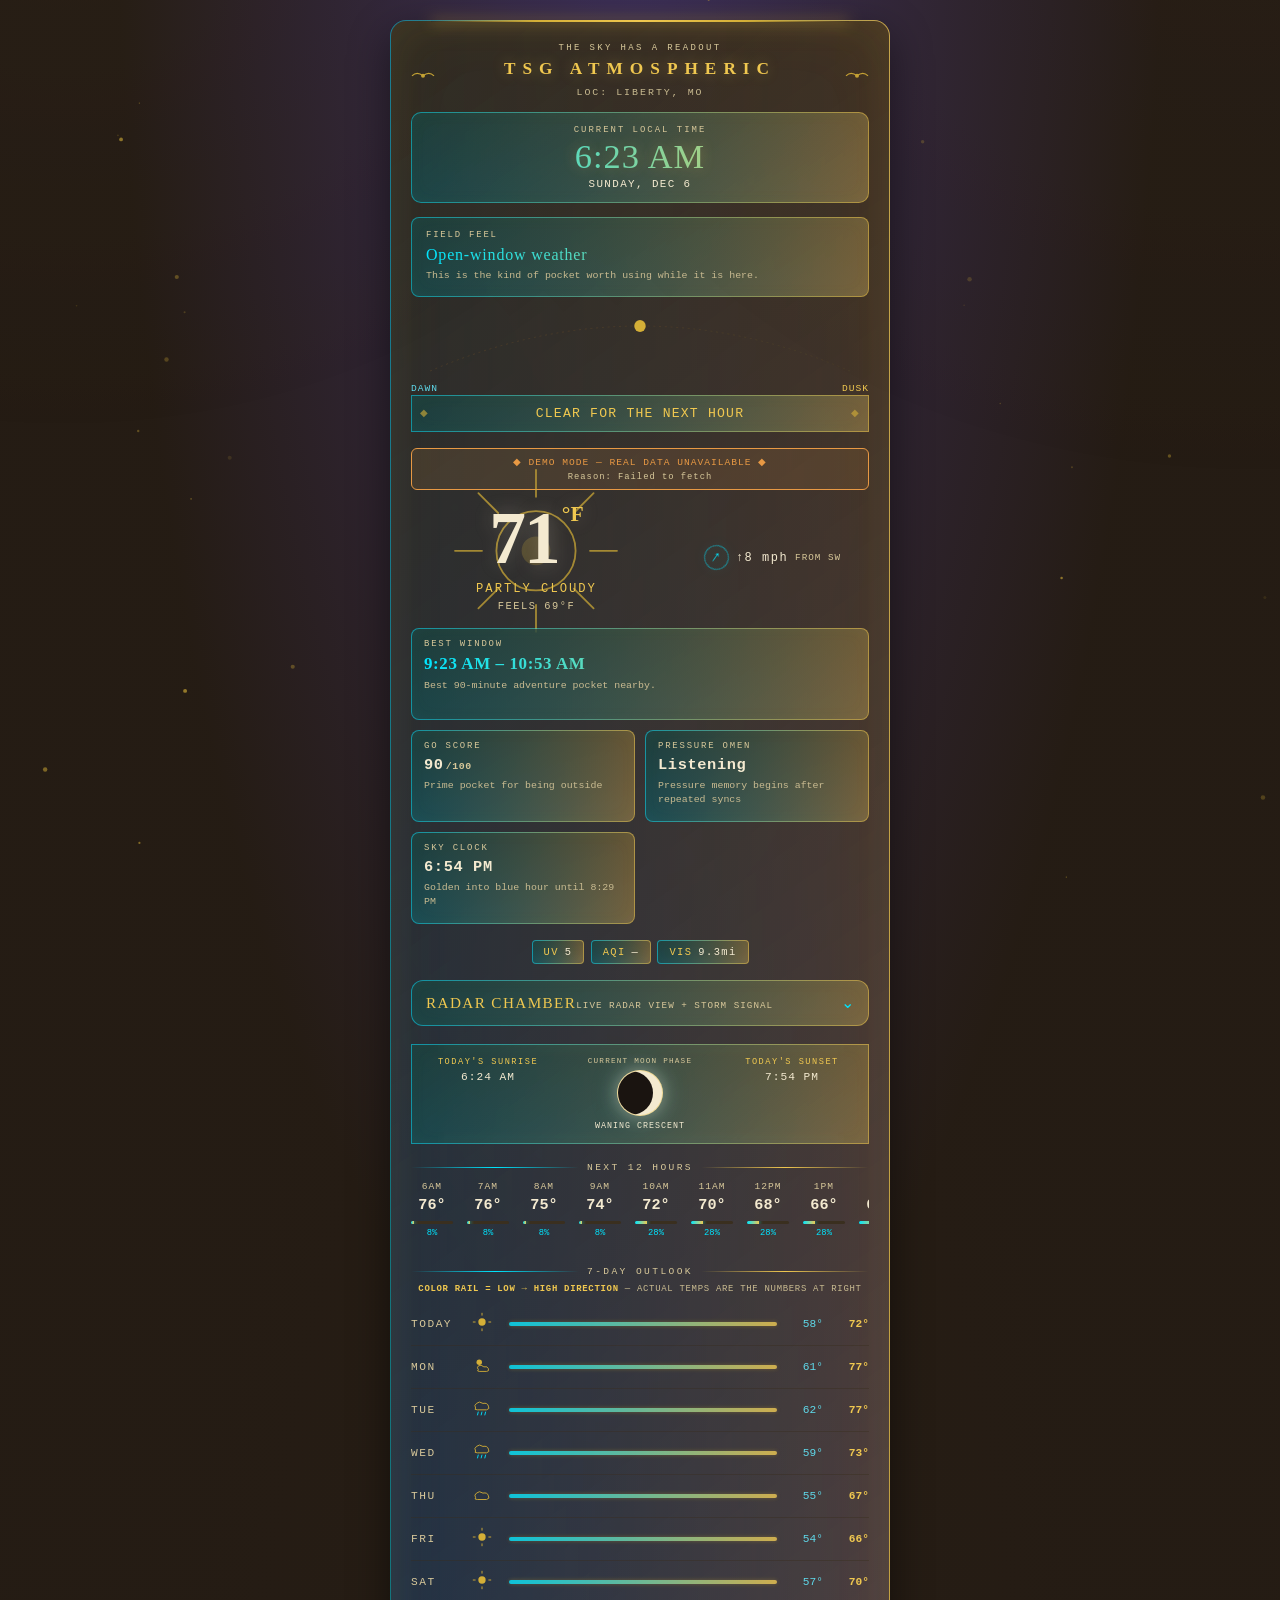
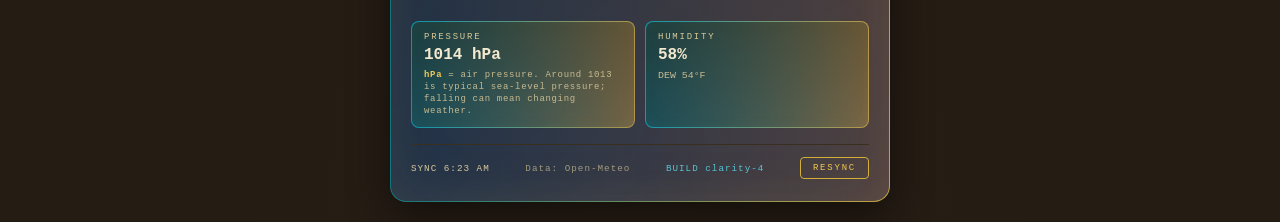
==== commit c40cb4a7: "Bump app to clarity 4 assets" ====
--- a/index.html
+++ b/index.html
@@ -9,7 +9,7 @@
   <link rel="preconnect" href="https://fonts.googleapis.com" />
   <link rel="preconnect" href="https://fonts.gstatic.com" crossorigin />
   <link href="https://fonts.googleapis.com/css2?family=Cinzel:wght@500;700&family=JetBrains+Mono:wght@300;400;600&display=swap" rel="stylesheet" />
-  <link rel="stylesheet" href="styles.css?v=clarity3" />
+  <link rel="stylesheet" href="styles.css?v=clarity4" />
 </head>
 <body>
   <canvas id="ambientCanvas" aria-hidden="true"></canvas>
@@ -30,31 +30,22 @@
   </svg>
 
   <main class="hub-container">
-    <header class="header reveal" style="animation-delay:.1s">
-      <svg class="header-glyph left"><use href="#eyeOfHorus"/></svg>
-      <p class="eyebrow">The sky has a readout</p>
-      <h1>TSG Atmospheric</h1>
-      <svg class="header-glyph right"><use href="#eyeOfHorus"/></svg>
-      <div class="location-line" id="locationLine">Resolving position...</div>
-    </header>
-
+    <header class="header reveal" style="animation-delay:.1s"><svg class="header-glyph left"><use href="#eyeOfHorus"/></svg><p class="eyebrow">The sky has a readout</p><h1>TSG Atmospheric</h1><svg class="header-glyph right"><use href="#eyeOfHorus"/></svg><div class="location-line" id="locationLine">Resolving position...</div></header>
     <section class="sky-brief reveal" style="animation-delay:.18s" aria-live="polite"><div class="brief-label">FIELD FEEL</div><div class="brief-text" id="fieldFeel">Reading the air...</div><div class="brief-subtext" id="fieldSubtext">Pressure, wind, humidity, light, and timing are being fused.</div></section>
     <section class="celestial-arc reveal" style="animation-delay:.24s"><svg id="arcSvg" viewBox="0 0 480 70" preserveAspectRatio="none"><path d="M20 60 Q240 -30 460 60" fill="none" stroke="#4a3d2a" stroke-width="1" stroke-dasharray="2 4"/><circle id="arcMarker" cx="240" cy="15" r="6" fill="#d4af37"/></svg><div class="arc-labels"><span id="riseLabel">— : —</span><span id="setLabel">— : —</span></div></section>
     <section class="minutely-precip reveal" style="animation-delay:.3s" id="minutelyText"><span class="loading-pulse">Scanning local atmosphere</span></section>
     <section class="demo-banner" id="demoBanner"><div>◆ DEMO MODE — REAL DATA UNAVAILABLE ◆</div><div class="demo-banner-detail" id="demoBannerDetail"></div></section>
-
     <section class="main-display reveal" style="animation-delay:.38s"><div class="temp-block"><svg class="aten-disc spinning" aria-hidden="true"><use href="#aten"/></svg><div class="main-temp"><span id="currentTemp">—</span><span class="temp-degree">°F</span></div><div class="conditions-text" id="conditionsText">—</div><div class="feels-like" id="feelsLikeText">FEELS — °F</div></div><div class="cluster"><div class="wind-rose" aria-label="Compass reference"><svg class="ankh" aria-hidden="true"><use href="#ankh"/></svg><span class="cardinal n">N</span><span class="cardinal s">S</span><span class="cardinal e">E</span><span class="cardinal w">W</span><div class="wind-needle" id="windNeedle"></div></div><div class="wind-speed" id="windSpeed">— mph</div></div></section>
-
     <section class="signal-grid reveal" style="animation-delay:.45s"><article class="signal-card primary"><div class="signal-label">Best window</div><div class="signal-value" id="bestWindow">Calculating...</div><div class="signal-note" id="bestWindowNote">Looking for the cleanest 90-minute pocket.</div></article><article class="signal-card"><div class="signal-label">Go score</div><div class="signal-value"><span id="goScore">—</span><span class="small-unit">/100</span></div><div class="signal-note" id="goScoreNote">Outdoor comfort index</div></article><article class="signal-card"><div class="signal-label">Pressure omen</div><div class="signal-value" id="pressureOmen">—</div><div class="signal-note" id="pressureTrend">Building history</div></article><article class="signal-card"><div class="signal-label">Sky clock</div><div class="signal-value" id="skyClock">—</div><div class="signal-note" id="skyClockNote">Golden / blue hour timing</div></article></section>
     <section class="rune-row reveal" style="animation-delay:.52s"><div class="rune"><span class="rune-label">UV</span><span id="uvVal">—</span></div><div class="rune"><span class="rune-label">AQI</span><span id="aqiVal">—</span></div><div class="rune"><span class="rune-label">VIS</span><span id="visVal">—</span></div></section>
     <section class="celestial-times reveal" style="animation-delay:.58s"><div class="time-block"><div class="label">SUNRISE</div><div class="value" id="sunriseTime">—</div></div><div class="time-block"><div class="moon-phase" aria-label="Moon phase"><div class="moon-shadow" id="moonShadow"></div></div><div class="value moon-name" id="moonPhaseName">—</div></div><div class="time-block"><div class="label">SUNSET</div><div class="value" id="sunsetTime">—</div></div></section>
     <div class="strip-label reveal" style="animation-delay:.64s">Next 12 hours</div><section class="hourly-strip reveal" style="animation-delay:.68s" id="hourlyStrip" aria-label="Hourly forecast"></section>
     <div class="strip-label reveal" style="animation-delay:.72s">7-day outlook</div><section class="daily-strip reveal" style="animation-delay:.76s" id="dailyStrip" aria-label="Daily forecast"></section>
     <section class="metrics-grid reveal" style="animation-delay:.8s"><article class="metric-card"><div class="metric-label">Pressure</div><div class="metric-value" id="pressureValue">— hPa</div></article><article class="metric-card"><div class="metric-label">Humidity</div><div class="metric-value" id="humidityValue">—%</div><div class="metric-trend" id="dewPointVal">DEW —°F</div></article></section>
-    <footer class="footer reveal" style="animation-delay:.86s"><span id="lastSyncTime">—</span><span class="data-credit">Data: Open-Meteo</span><span class="data-credit" id="buildStamp">BUILD clarity-3</span><button class="sync-btn" type="button" id="syncBtn">RESYNC</button></footer>
+    <footer class="footer reveal" style="animation-delay:.86s"><span id="lastSyncTime">—</span><span class="data-credit">Data: Open-Meteo</span><span class="data-credit" id="buildStamp">BUILD clarity-4</span><button class="sync-btn" type="button" id="syncBtn">RESYNC</button></footer>
   </main>
 
-  <script src="app.js?v=clarity3"></script>
-  <script src="clarity.js?v=clarity3"></script>
+  <script src="app.js?v=clarity4"></script>
+  <script src="clarity.js?v=clarity4"></script>
 </body>
 </html>
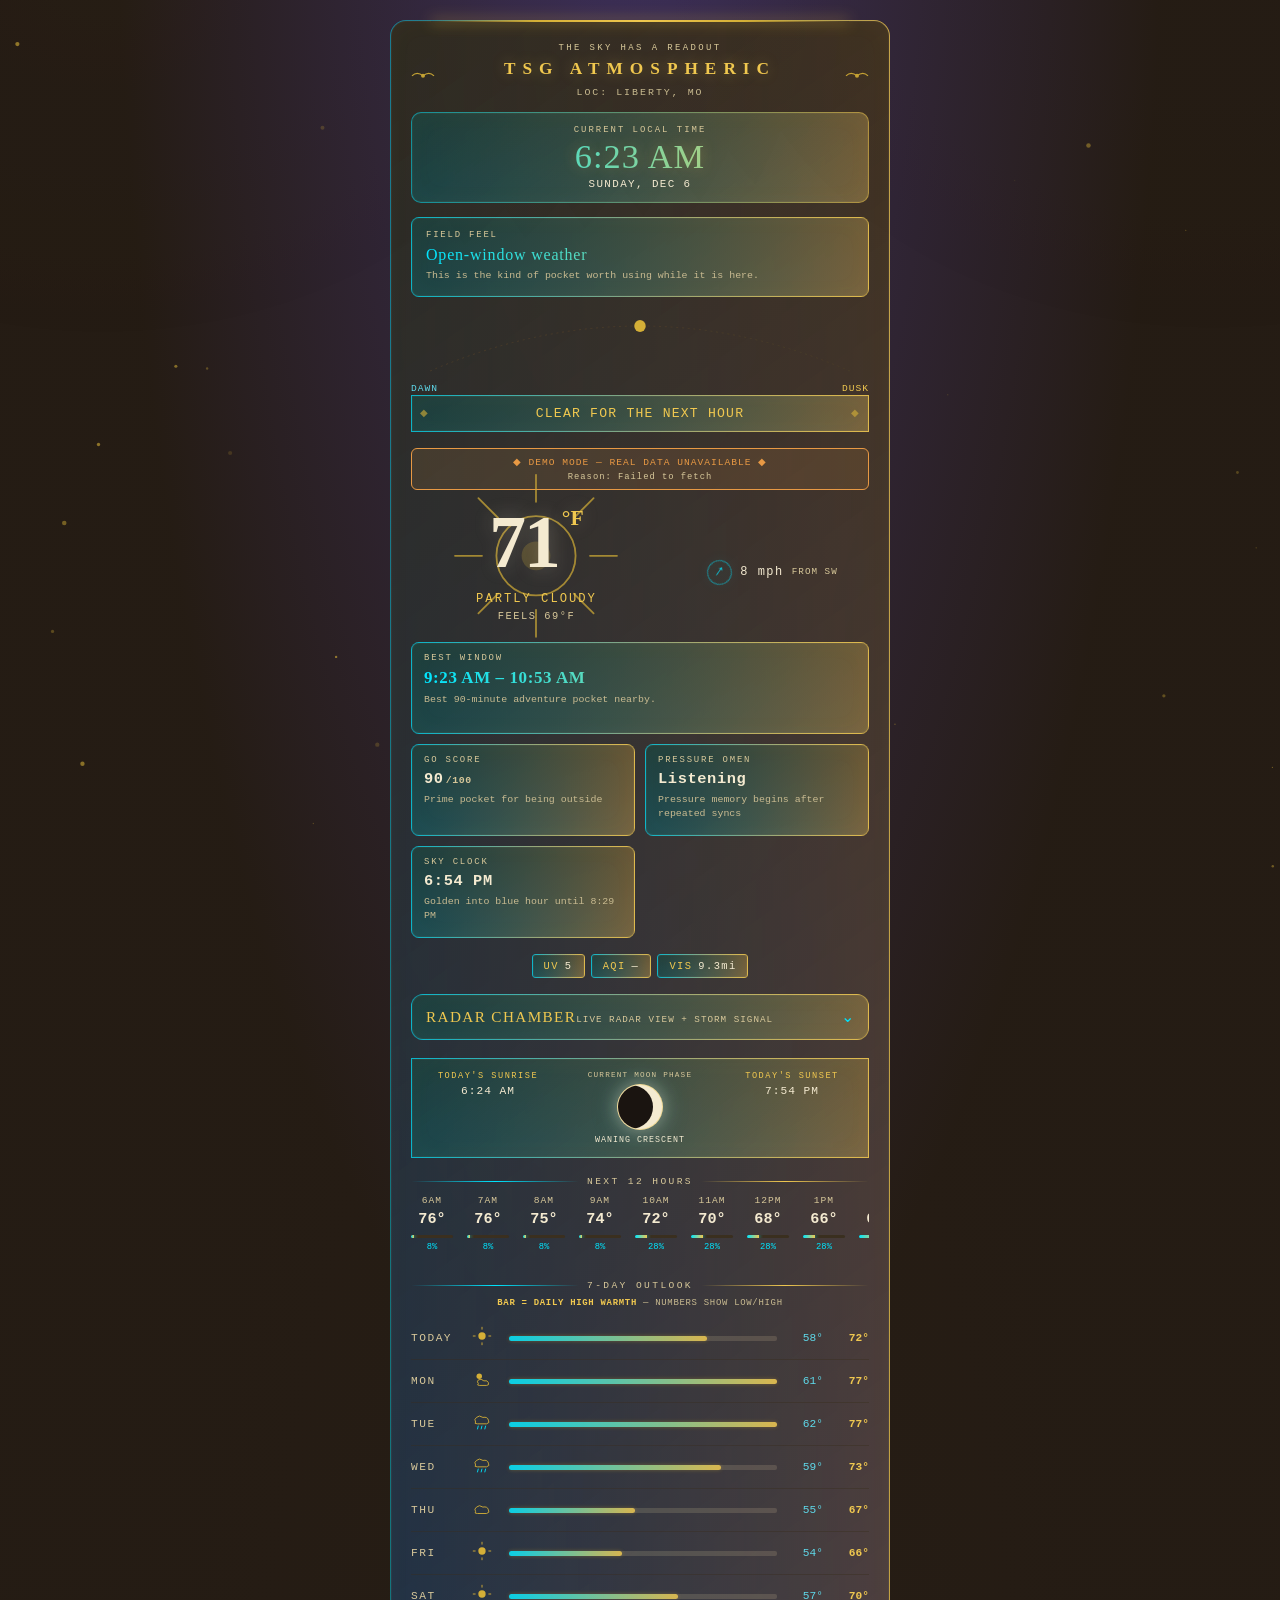
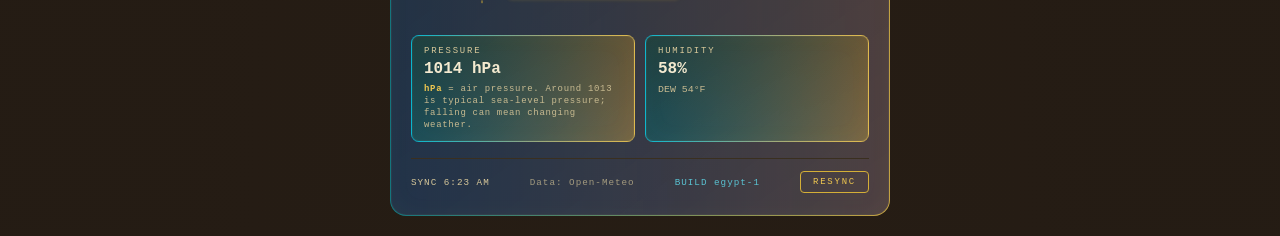
==== commit acdf30f8: "Bump app to egypt 1 assets" ====
--- a/index.html
+++ b/index.html
@@ -9,7 +9,7 @@
   <link rel="preconnect" href="https://fonts.googleapis.com" />
   <link rel="preconnect" href="https://fonts.gstatic.com" crossorigin />
   <link href="https://fonts.googleapis.com/css2?family=Cinzel:wght@500;700&family=JetBrains+Mono:wght@300;400;600&display=swap" rel="stylesheet" />
-  <link rel="stylesheet" href="styles.css?v=clarity4" />
+  <link rel="stylesheet" href="styles.css?v=egypt1" />
 </head>
 <body>
   <canvas id="ambientCanvas" aria-hidden="true"></canvas>
@@ -42,10 +42,10 @@
     <div class="strip-label reveal" style="animation-delay:.64s">Next 12 hours</div><section class="hourly-strip reveal" style="animation-delay:.68s" id="hourlyStrip" aria-label="Hourly forecast"></section>
     <div class="strip-label reveal" style="animation-delay:.72s">7-day outlook</div><section class="daily-strip reveal" style="animation-delay:.76s" id="dailyStrip" aria-label="Daily forecast"></section>
     <section class="metrics-grid reveal" style="animation-delay:.8s"><article class="metric-card"><div class="metric-label">Pressure</div><div class="metric-value" id="pressureValue">— hPa</div></article><article class="metric-card"><div class="metric-label">Humidity</div><div class="metric-value" id="humidityValue">—%</div><div class="metric-trend" id="dewPointVal">DEW —°F</div></article></section>
-    <footer class="footer reveal" style="animation-delay:.86s"><span id="lastSyncTime">—</span><span class="data-credit">Data: Open-Meteo</span><span class="data-credit" id="buildStamp">BUILD clarity-4</span><button class="sync-btn" type="button" id="syncBtn">RESYNC</button></footer>
+    <footer class="footer reveal" style="animation-delay:.86s"><span id="lastSyncTime">—</span><span class="data-credit">Data: Open-Meteo</span><span class="data-credit" id="buildStamp">BUILD egypt-1</span><button class="sync-btn" type="button" id="syncBtn">RESYNC</button></footer>
   </main>
 
-  <script src="app.js?v=clarity4"></script>
-  <script src="clarity.js?v=clarity4"></script>
+  <script src="app.js?v=egypt1"></script>
+  <script src="clarity.js?v=egypt1"></script>
 </body>
 </html>
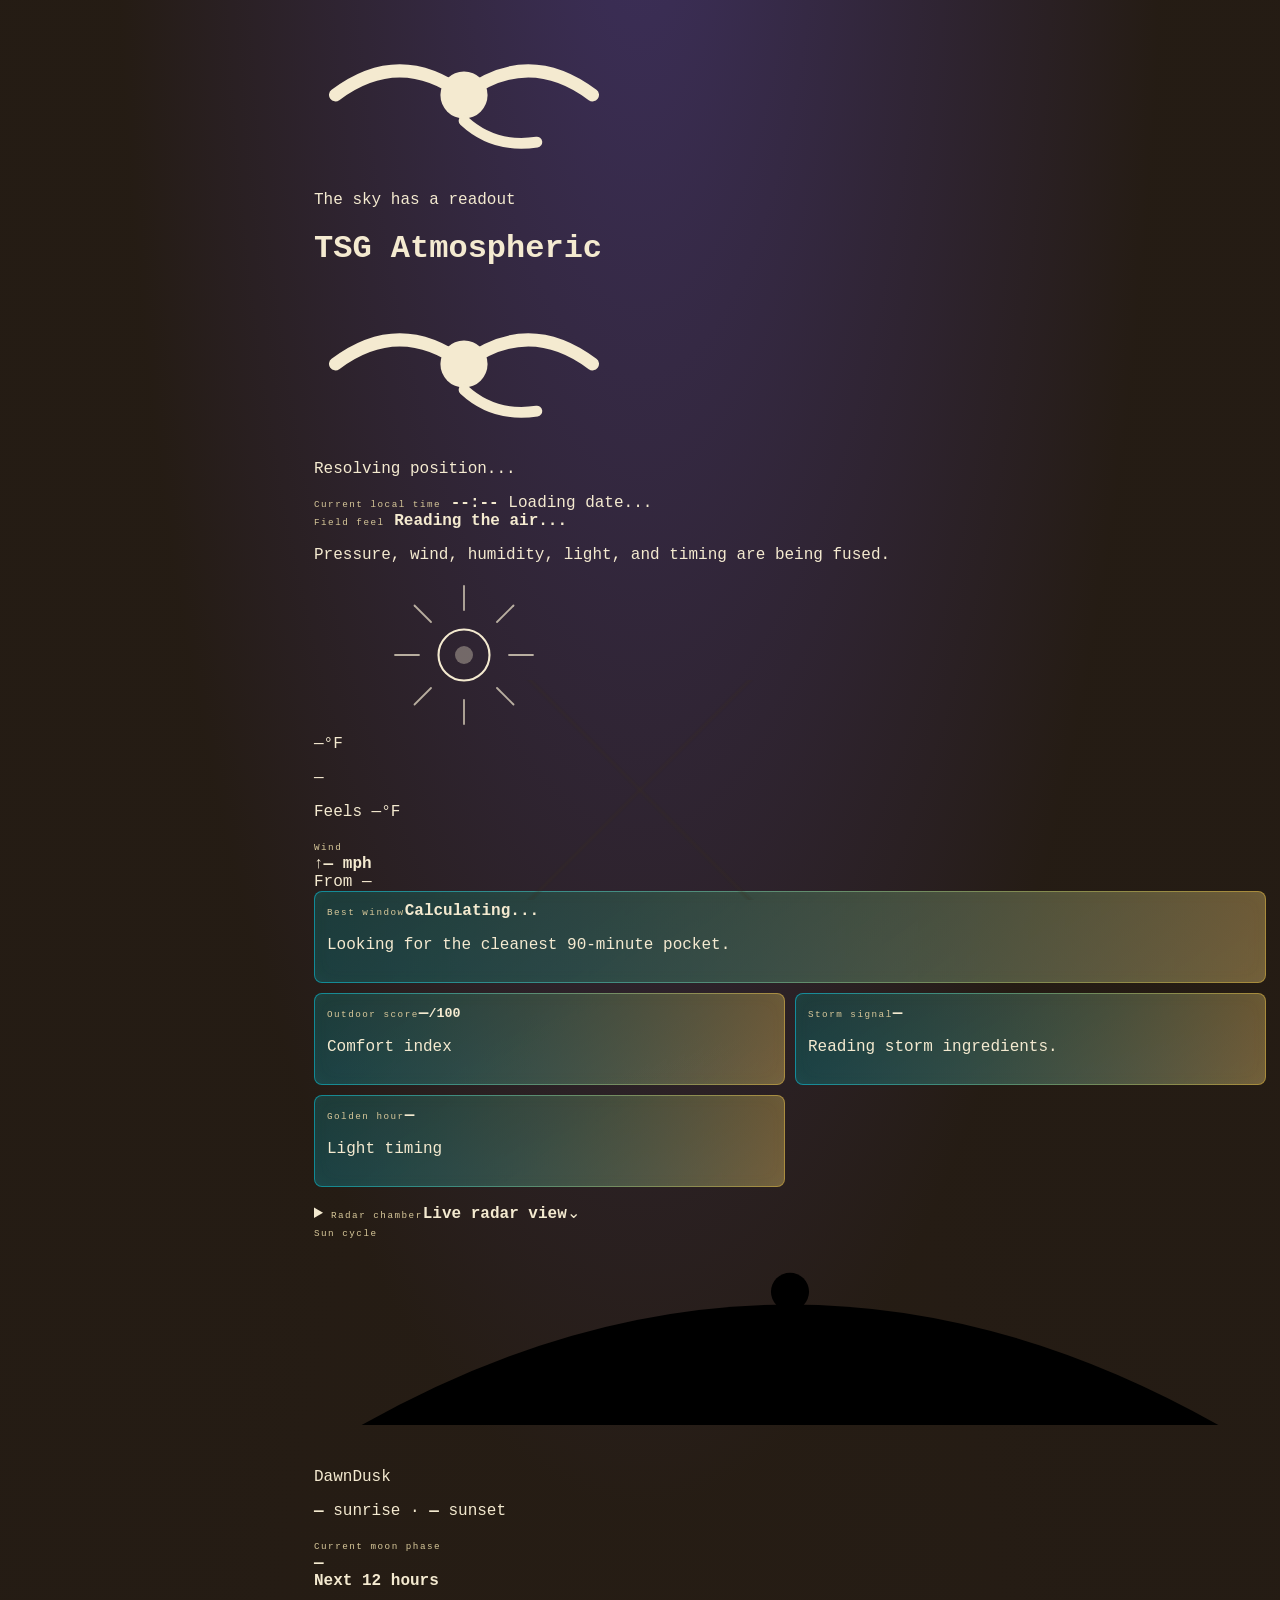
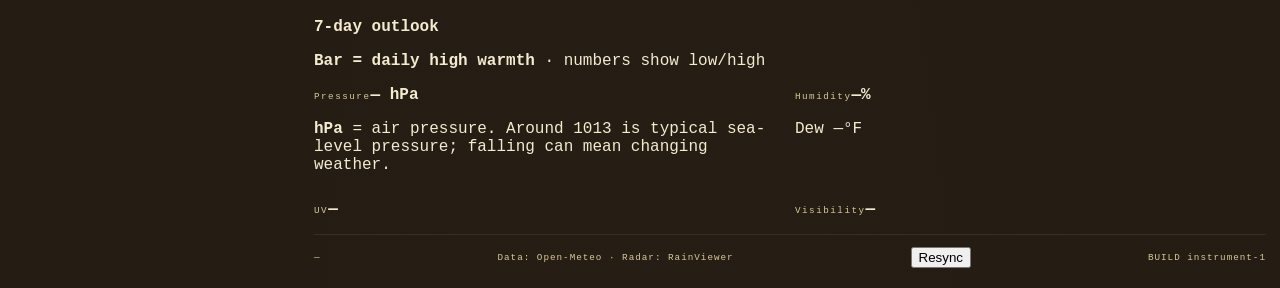
==== commit ff7221c3: "Consolidate weather dashboard structure" ====
--- a/index.html
+++ b/index.html
@@ -1,51 +1,127 @@
-<!DOCTYPE html>
+<!doctype html>
 <html lang="en">
 <head>
   <meta charset="UTF-8" />
   <meta name="viewport" content="width=device-width, initial-scale=1.0" />
-  <meta name="theme-color" content="#1a1410" />
-  <meta name="description" content="TSG Atmospheric — a field-feel weather dashboard built for sky awareness, timing, and human-readable conditions." />
+  <meta name="theme-color" content="#1b120c" />
+  <meta name="description" content="TSG Atmospheric — an Egyptian-inspired weather instrument for field feel, timing, radar, storm signal, and sky awareness." />
   <title>TSG Atmospheric</title>
   <link rel="preconnect" href="https://fonts.googleapis.com" />
   <link rel="preconnect" href="https://fonts.gstatic.com" crossorigin />
   <link href="https://fonts.googleapis.com/css2?family=Cinzel:wght@500;700&family=JetBrains+Mono:wght@300;400;600&display=swap" rel="stylesheet" />
-  <link rel="stylesheet" href="styles.css?v=egypt1" />
+  <link rel="stylesheet" href="styles.css?v=instrument1" />
 </head>
 <body>
-  <canvas id="ambientCanvas" aria-hidden="true"></canvas>
+  <canvas id="weatherCanvas" aria-hidden="true"></canvas>
+  <div id="weatherVeil" aria-hidden="true"></div>
 
   <svg width="0" height="0" class="symbol-bank" aria-hidden="true">
     <defs>
-      <symbol id="eyeOfHorus" viewBox="0 0 24 12"><path d="M1 6 Q6 1 12 6 Q18 1 23 6" fill="none" stroke="currentColor" stroke-width="1.2"/><circle cx="12" cy="6" r="2" fill="currentColor"/></symbol>
-      <symbol id="ankh" viewBox="0 0 14 22"><ellipse cx="7" cy="6" rx="4" ry="4.5" fill="none" stroke="currentColor" stroke-width="1.2"/><line x1="7" y1="11" x2="7" y2="21" stroke="currentColor" stroke-width="1.4"/><line x1="2" y1="14" x2="12" y2="14" stroke="currentColor" stroke-width="1.4"/></symbol>
-      <symbol id="aten" viewBox="0 0 100 100"><circle cx="50" cy="50" r="22" fill="none" stroke="currentColor"/><circle cx="50" cy="50" r="8" fill="currentColor" opacity=".3"/><g stroke="currentColor" stroke-linecap="round"><line x1="50" y1="5" x2="50" y2="20"/><line x1="50" y1="80" x2="50" y2="95"/><line x1="5" y1="50" x2="20" y2="50"/><line x1="80" y1="50" x2="95" y2="50"/><line x1="18" y1="18" x2="29" y2="29"/><line x1="71" y1="71" x2="82" y2="82"/><line x1="18" y1="82" x2="29" y2="71"/><line x1="71" y1="29" x2="82" y2="18"/></g></symbol>
-      <symbol id="wxClear" viewBox="0 0 24 24"><circle cx="12" cy="12" r="4" fill="currentColor"/><g stroke="currentColor"><line x1="12" y1="2" x2="12" y2="5"/><line x1="12" y1="19" x2="12" y2="22"/><line x1="2" y1="12" x2="5" y2="12"/><line x1="19" y1="12" x2="22" y2="12"/></g></symbol>
-      <symbol id="wxPartlyCloudy" viewBox="0 0 24 24"><circle cx="9" cy="9" r="3" fill="currentColor"/><path d="M8 17 Q6 15 8 13 Q11 11 14 14 Q18 13 19 16 Q20 19 17 19 L9 19 Q6 19 8 17Z" fill="none" stroke="currentColor"/></symbol>
-      <symbol id="wxCloudy" viewBox="0 0 24 24"><path d="M5 16 Q3 13 6 11 Q9 8 13 11 Q18 10 19 14 Q21 17 17 18 L7 18 Q3 18 5 16Z" fill="none" stroke="currentColor"/></symbol>
-      <symbol id="wxRain" viewBox="0 0 24 24"><path d="M5 12 Q3 9 6 7 Q9 4 13 7 Q18 6 19 10 Q21 13 17 14 L7 14 Q3 14 5 12Z" fill="none" stroke="currentColor"/><g stroke="#00e5ff"><path d="M8 16 L7 20"/><path d="M12 16 L11 20"/><path d="M16 16 L15 20"/></g></symbol>
-      <symbol id="wxSnow" viewBox="0 0 24 24"><path d="M5 12 Q3 9 6 7 Q9 4 13 7 Q18 6 19 10 Q21 13 17 14 L7 14 Q3 14 5 12Z" fill="none" stroke="currentColor"/><circle cx="8" cy="18" r="1" fill="currentColor"/><circle cx="12" cy="20" r="1" fill="currentColor"/><circle cx="16" cy="18" r="1" fill="currentColor"/></symbol>
-      <symbol id="wxStorm" viewBox="0 0 24 24"><path d="M5 12 Q3 9 6 7 Q9 4 13 7 Q18 6 19 10 Q21 13 17 14 L7 14 Q3 14 5 12Z" fill="none" stroke="currentColor"/><path d="M12 14 L9 19 L12 19 L10 23 L15 17 L12 17Z" fill="currentColor"/></symbol>
-      <symbol id="wxFog" viewBox="0 0 24 24"><g stroke="currentColor" fill="none"><path d="M4 8 Q8 6 12 8 Q16 10 20 8"/><path d="M4 12 Q8 10 12 12 Q16 14 20 12"/><path d="M4 16 Q8 14 12 16 Q16 18 20 16"/></g></symbol>
+      <symbol id="eyeGlyph" viewBox="0 0 28 12">
+        <path d="M2 6 Q8 1.5 14 6 Q20 1.5 26 6" fill="none" stroke="currentColor" stroke-width="1.2" stroke-linecap="round" />
+        <circle cx="14" cy="6" r="2.2" fill="currentColor" />
+        <path d="M14 8.4 Q16.8 11 20.8 10.4" fill="none" stroke="currentColor" stroke-width="1" stroke-linecap="round" />
+      </symbol>
+      <symbol id="sunGlyph" viewBox="0 0 100 100">
+        <circle cx="50" cy="50" r="17" fill="none" stroke="currentColor" stroke-width="1.4" />
+        <circle cx="50" cy="50" r="6" fill="currentColor" opacity=".35" />
+        <g stroke="currentColor" stroke-width="1.2" stroke-linecap="round" opacity=".7">
+          <line x1="50" y1="4" x2="50" y2="20"/><line x1="50" y1="80" x2="50" y2="96"/>
+          <line x1="4" y1="50" x2="20" y2="50"/><line x1="80" y1="50" x2="96" y2="50"/>
+          <line x1="17" y1="17" x2="28" y2="28"/><line x1="72" y1="72" x2="83" y2="83"/>
+          <line x1="17" y1="83" x2="28" y2="72"/><line x1="72" y1="28" x2="83" y2="17"/>
+        </g>
+      </symbol>
+      <symbol id="wxClear" viewBox="0 0 24 24"><circle cx="12" cy="12" r="4" fill="currentColor"/><g stroke="currentColor" stroke-width="1.2" stroke-linecap="round"><line x1="12" y1="2" x2="12" y2="5"/><line x1="12" y1="19" x2="12" y2="22"/><line x1="2" y1="12" x2="5" y2="12"/><line x1="19" y1="12" x2="22" y2="12"/><line x1="5" y1="5" x2="7" y2="7"/><line x1="17" y1="17" x2="19" y2="19"/><line x1="5" y1="19" x2="7" y2="17"/><line x1="17" y1="7" x2="19" y2="5"/></g></symbol>
+      <symbol id="wxPartly" viewBox="0 0 24 24"><circle cx="9" cy="9" r="3" fill="currentColor" opacity=".85"/><path d="M8 17 Q6 15 8 13 Q11 11 14 14 Q18 13 19 16 Q20 19 17 19 L9 19 Q6 19 8 17Z" fill="none" stroke="currentColor" stroke-width="1.2"/></symbol>
+      <symbol id="wxCloud" viewBox="0 0 24 24"><path d="M5 16 Q3 13 6 11 Q9 8 13 11 Q18 10 19 14 Q21 17 17 18 L7 18 Q3 18 5 16Z" fill="none" stroke="currentColor" stroke-width="1.2"/></symbol>
+      <symbol id="wxRain" viewBox="0 0 24 24"><path d="M5 12 Q3 9 6 7 Q9 4 13 7 Q18 6 19 10 Q21 13 17 14 L7 14 Q3 14 5 12Z" fill="none" stroke="currentColor" stroke-width="1.2"/><g stroke="#00e5ff" stroke-width="1.2" stroke-linecap="round"><path d="M8 16 L7 20"/><path d="M12 16 L11 20"/><path d="M16 16 L15 20"/></g></symbol>
+      <symbol id="wxSnow" viewBox="0 0 24 24"><path d="M5 12 Q3 9 6 7 Q9 4 13 7 Q18 6 19 10 Q21 13 17 14 L7 14 Q3 14 5 12Z" fill="none" stroke="currentColor" stroke-width="1.2"/><circle cx="8" cy="18" r="1" fill="currentColor"/><circle cx="12" cy="20" r="1" fill="currentColor"/><circle cx="16" cy="18" r="1" fill="currentColor"/></symbol>
+      <symbol id="wxStorm" viewBox="0 0 24 24"><path d="M5 12 Q3 9 6 7 Q9 4 13 7 Q18 6 19 10 Q21 13 17 14 L7 14 Q3 14 5 12Z" fill="none" stroke="currentColor" stroke-width="1.2"/><path d="M12 14 L9 19 L12 19 L10 23 L15 17 L12 17Z" fill="currentColor"/></symbol>
+      <symbol id="wxFog" viewBox="0 0 24 24"><g stroke="currentColor" stroke-width="1.2" stroke-linecap="round" fill="none"><path d="M4 8 Q8 6 12 8 Q16 10 20 8"/><path d="M4 12 Q8 10 12 12 Q16 14 20 12"/><path d="M4 16 Q8 14 12 16 Q16 18 20 16"/></g></symbol>
     </defs>
   </svg>
 
-  <main class="hub-container">
-    <header class="header reveal" style="animation-delay:.1s"><svg class="header-glyph left"><use href="#eyeOfHorus"/></svg><p class="eyebrow">The sky has a readout</p><h1>TSG Atmospheric</h1><svg class="header-glyph right"><use href="#eyeOfHorus"/></svg><div class="location-line" id="locationLine">Resolving position...</div></header>
-    <section class="sky-brief reveal" style="animation-delay:.18s" aria-live="polite"><div class="brief-label">FIELD FEEL</div><div class="brief-text" id="fieldFeel">Reading the air...</div><div class="brief-subtext" id="fieldSubtext">Pressure, wind, humidity, light, and timing are being fused.</div></section>
-    <section class="celestial-arc reveal" style="animation-delay:.24s"><svg id="arcSvg" viewBox="0 0 480 70" preserveAspectRatio="none"><path d="M20 60 Q240 -30 460 60" fill="none" stroke="#4a3d2a" stroke-width="1" stroke-dasharray="2 4"/><circle id="arcMarker" cx="240" cy="15" r="6" fill="#d4af37"/></svg><div class="arc-labels"><span id="riseLabel">— : —</span><span id="setLabel">— : —</span></div></section>
-    <section class="minutely-precip reveal" style="animation-delay:.3s" id="minutelyText"><span class="loading-pulse">Scanning local atmosphere</span></section>
-    <section class="demo-banner" id="demoBanner"><div>◆ DEMO MODE — REAL DATA UNAVAILABLE ◆</div><div class="demo-banner-detail" id="demoBannerDetail"></div></section>
-    <section class="main-display reveal" style="animation-delay:.38s"><div class="temp-block"><svg class="aten-disc spinning" aria-hidden="true"><use href="#aten"/></svg><div class="main-temp"><span id="currentTemp">—</span><span class="temp-degree">°F</span></div><div class="conditions-text" id="conditionsText">—</div><div class="feels-like" id="feelsLikeText">FEELS — °F</div></div><div class="cluster"><div class="wind-rose" aria-label="Compass reference"><svg class="ankh" aria-hidden="true"><use href="#ankh"/></svg><span class="cardinal n">N</span><span class="cardinal s">S</span><span class="cardinal e">E</span><span class="cardinal w">W</span><div class="wind-needle" id="windNeedle"></div></div><div class="wind-speed" id="windSpeed">— mph</div></div></section>
-    <section class="signal-grid reveal" style="animation-delay:.45s"><article class="signal-card primary"><div class="signal-label">Best window</div><div class="signal-value" id="bestWindow">Calculating...</div><div class="signal-note" id="bestWindowNote">Looking for the cleanest 90-minute pocket.</div></article><article class="signal-card"><div class="signal-label">Go score</div><div class="signal-value"><span id="goScore">—</span><span class="small-unit">/100</span></div><div class="signal-note" id="goScoreNote">Outdoor comfort index</div></article><article class="signal-card"><div class="signal-label">Pressure omen</div><div class="signal-value" id="pressureOmen">—</div><div class="signal-note" id="pressureTrend">Building history</div></article><article class="signal-card"><div class="signal-label">Sky clock</div><div class="signal-value" id="skyClock">—</div><div class="signal-note" id="skyClockNote">Golden / blue hour timing</div></article></section>
-    <section class="rune-row reveal" style="animation-delay:.52s"><div class="rune"><span class="rune-label">UV</span><span id="uvVal">—</span></div><div class="rune"><span class="rune-label">AQI</span><span id="aqiVal">—</span></div><div class="rune"><span class="rune-label">VIS</span><span id="visVal">—</span></div></section>
-    <section class="celestial-times reveal" style="animation-delay:.58s"><div class="time-block"><div class="label">SUNRISE</div><div class="value" id="sunriseTime">—</div></div><div class="time-block"><div class="moon-phase" aria-label="Moon phase"><div class="moon-shadow" id="moonShadow"></div></div><div class="value moon-name" id="moonPhaseName">—</div></div><div class="time-block"><div class="label">SUNSET</div><div class="value" id="sunsetTime">—</div></div></section>
-    <div class="strip-label reveal" style="animation-delay:.64s">Next 12 hours</div><section class="hourly-strip reveal" style="animation-delay:.68s" id="hourlyStrip" aria-label="Hourly forecast"></section>
-    <div class="strip-label reveal" style="animation-delay:.72s">7-day outlook</div><section class="daily-strip reveal" style="animation-delay:.76s" id="dailyStrip" aria-label="Daily forecast"></section>
-    <section class="metrics-grid reveal" style="animation-delay:.8s"><article class="metric-card"><div class="metric-label">Pressure</div><div class="metric-value" id="pressureValue">— hPa</div></article><article class="metric-card"><div class="metric-label">Humidity</div><div class="metric-value" id="humidityValue">—%</div><div class="metric-trend" id="dewPointVal">DEW —°F</div></article></section>
-    <footer class="footer reveal" style="animation-delay:.86s"><span id="lastSyncTime">—</span><span class="data-credit">Data: Open-Meteo</span><span class="data-credit" id="buildStamp">BUILD egypt-1</span><button class="sync-btn" type="button" id="syncBtn">RESYNC</button></footer>
+  <main class="instrument" aria-label="TSG Atmospheric weather dashboard">
+    <header class="masthead card cartouche">
+      <svg class="mast-eye left"><use href="#eyeGlyph"/></svg>
+      <p class="overline">The sky has a readout</p>
+      <h1>TSG Atmospheric</h1>
+      <svg class="mast-eye right"><use href="#eyeGlyph"/></svg>
+      <p class="location" id="locationText">Resolving position...</p>
+    </header>
+
+    <section class="time-card card" aria-label="Current local time">
+      <span class="label">Current local time</span>
+      <strong id="clockTime">--:--</strong>
+      <span id="clockDate">Loading date...</span>
+    </section>
+
+    <section class="field-card card" aria-live="polite">
+      <span class="label">Field feel</span>
+      <strong id="fieldFeel">Reading the air...</strong>
+      <p id="fieldNote">Pressure, wind, humidity, light, and timing are being fused.</p>
+    </section>
+
+    <section class="hero-card card" aria-label="Current weather">
+      <div class="hero-temp">
+        <svg class="sun-disc" aria-hidden="true"><use href="#sunGlyph"/></svg>
+        <div class="temp-line"><span id="currentTemp">—</span><span>°F</span></div>
+        <p id="conditionText">—</p>
+        <p id="feelsText">Feels —°F</p>
+      </div>
+      <div class="wind-card" aria-label="Wind">
+        <span class="label">Wind</span>
+        <div class="wind-row"><span class="wind-arrow" id="windArrow">↑</span><strong id="windSpeed">— mph</strong></div>
+        <span id="windDirection">From —</span>
+      </div>
+    </section>
+
+    <section class="signal-grid" aria-label="Atmospheric signals">
+      <article class="signal-card card primary"><span class="label">Best window</span><strong id="bestWindow">Calculating...</strong><p id="bestWindowNote">Looking for the cleanest 90-minute pocket.</p></article>
+      <article class="signal-card card"><span class="label">Outdoor score</span><strong><span id="goScore">—</span><small>/100</small></strong><p id="goScoreNote">Comfort index</p></article>
+      <article class="signal-card card"><span class="label">Storm signal</span><strong id="stormSignal">—</strong><p id="stormNote">Reading storm ingredients.</p></article>
+      <article class="signal-card card"><span class="label">Golden hour</span><strong id="goldenHour">—</strong><p id="goldenNote">Light timing</p></article>
+    </section>
+
+    <details class="radar-card card" id="radarDetails">
+      <summary><span><span class="label">Radar chamber</span><strong>Live radar view</strong></span><span class="chevron">⌄</span></summary>
+      <iframe id="radarFrame" title="RainViewer radar map" loading="lazy" referrerpolicy="no-referrer"></iframe>
+      <div class="radar-loop"><span>Recent</span><span>Moving</span><span>Latest</span><span>Now</span><i></i></div>
+      <p class="radar-note">Radar is an embedded recent-loop view. Use motion direction for the read; exact frame timestamps inside the radar are the source of truth.</p>
+    </details>
+
+    <section class="sky-grid" aria-label="Sun and moon">
+      <article class="card sun-card"><span class="label">Sun cycle</span><div class="sun-arc"><svg viewBox="0 0 300 70"><path d="M15 58 Q150 -18 285 58"/><circle id="sunMarker" cx="150" cy="16" r="6"/></svg><div><span>Dawn</span><span>Dusk</span></div></div><p><strong id="sunriseTime">—</strong> sunrise · <strong id="sunsetTime">—</strong> sunset</p></article>
+      <article class="card moon-card"><span class="label">Current moon phase</span><div class="moon-orb"><span id="moonShadow"></span></div><strong id="moonPhaseName">—</strong></article>
+    </section>
+
+    <section class="forecast-block">
+      <div class="section-title"><span></span><strong>Next 12 hours</strong><span></span></div>
+      <div class="hourly-strip" id="hourlyStrip" aria-label="Hourly forecast"></div>
+    </section>
+
+    <section class="forecast-block">
+      <div class="section-title"><span></span><strong>7-day outlook</strong><span></span></div>
+      <p class="legend"><strong>Bar = daily high warmth</strong> · numbers show low/high</p>
+      <div class="daily-list" id="dailyList" aria-label="Daily forecast"></div>
+    </section>
+
+    <section class="metrics-grid" aria-label="Weather metrics">
+      <article class="metric card"><span class="label">Pressure</span><strong id="pressureValue">— hPa</strong><p><b>hPa</b> = air pressure. Around 1013 is typical sea-level pressure; falling can mean changing weather.</p></article>
+      <article class="metric card"><span class="label">Humidity</span><strong id="humidityValue">—%</strong><p id="dewPointValue">Dew —°F</p></article>
+      <article class="metric card compact"><span class="label">UV</span><strong id="uvValue">—</strong></article>
+      <article class="metric card compact"><span class="label">Visibility</span><strong id="visibilityValue">—</strong></article>
+    </section>
+
+    <footer class="footer">
+      <span id="lastSync">—</span>
+      <span>Data: Open-Meteo · Radar: RainViewer</span>
+      <button id="syncButton" type="button">Resync</button>
+      <span class="build">BUILD instrument-1</span>
+    </footer>
   </main>
 
-  <script src="app.js?v=egypt1"></script>
-  <script src="clarity.js?v=egypt1"></script>
+  <script src="app.js?v=instrument1"></script>
 </body>
 </html>
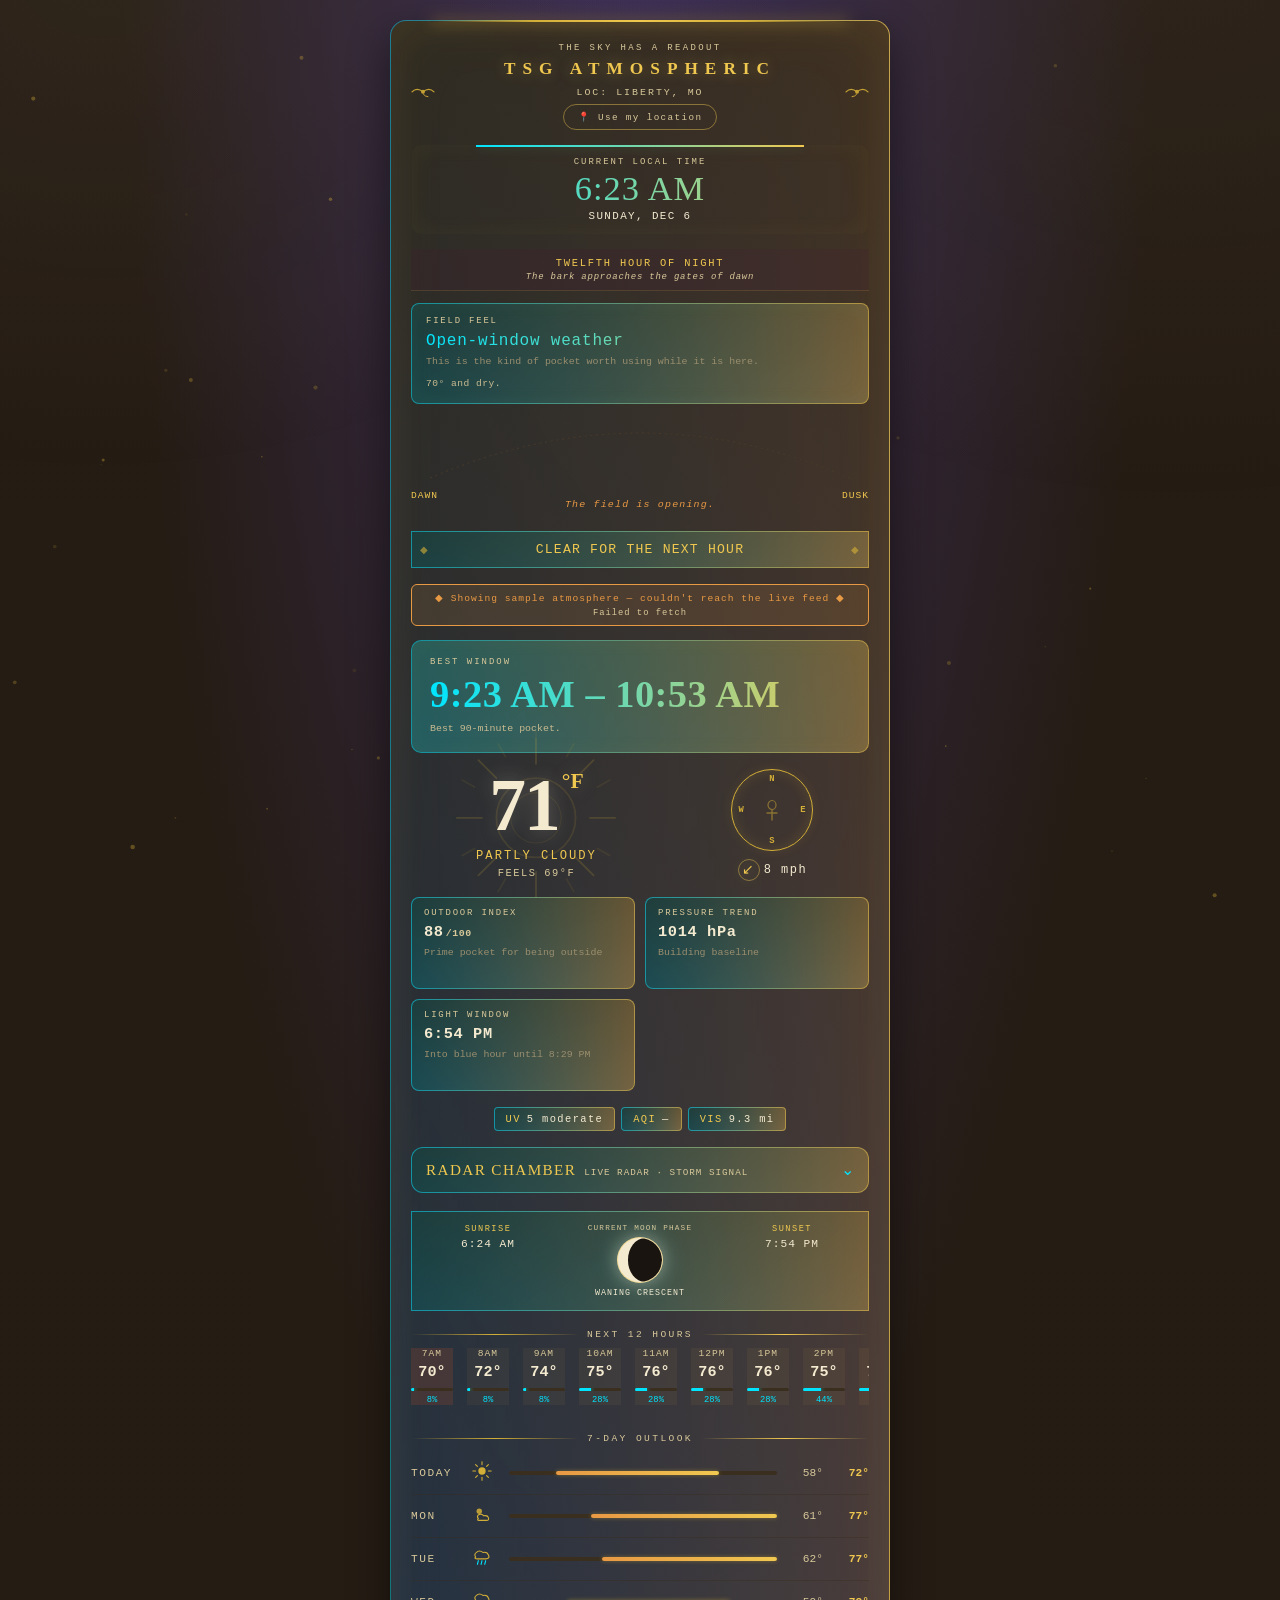
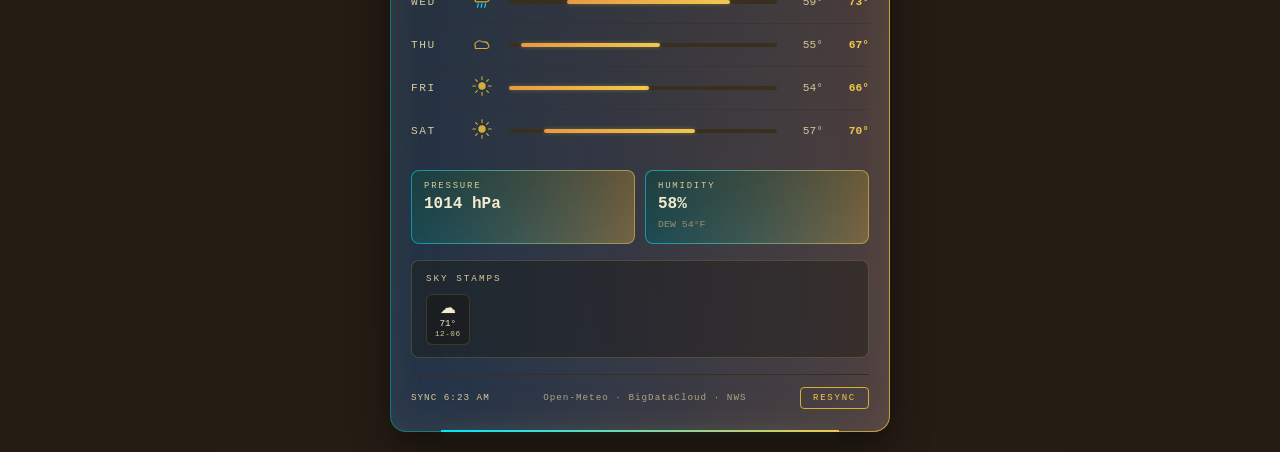
==== commit e6b792df: "Complete Round 1-3 overhaul: bugs, CSS merge, new features Data bugs fixed (all midnight-indexing vi" ====
--- a/index.html
+++ b/index.html
@@ -1,127 +1,164 @@
-<!doctype html>
+<!DOCTYPE html>
 <html lang="en">
 <head>
   <meta charset="UTF-8" />
   <meta name="viewport" content="width=device-width, initial-scale=1.0" />
-  <meta name="theme-color" content="#1b120c" />
-  <meta name="description" content="TSG Atmospheric — an Egyptian-inspired weather instrument for field feel, timing, radar, storm signal, and sky awareness." />
+  <meta name="theme-color" content="#1a1410" />
+  <meta name="description" content="TSG Atmospheric — a field-feel weather dashboard built for sky awareness, timing, and human-readable conditions." />
+  <meta property="og:title" content="TSG Atmospheric" />
+  <meta property="og:description" content="A field-feel weather dashboard for sky awareness, timing, and human-readable conditions." />
+  <meta property="og:type" content="website" />
   <title>TSG Atmospheric</title>
   <link rel="preconnect" href="https://fonts.googleapis.com" />
   <link rel="preconnect" href="https://fonts.gstatic.com" crossorigin />
   <link href="https://fonts.googleapis.com/css2?family=Cinzel:wght@500;700&family=JetBrains+Mono:wght@300;400;600&display=swap" rel="stylesheet" />
-  <link rel="stylesheet" href="styles.css?v=instrument1" />
+  <link rel="stylesheet" href="styles.css" />
 </head>
 <body>
-  <canvas id="weatherCanvas" aria-hidden="true"></canvas>
-  <div id="weatherVeil" aria-hidden="true"></div>
+  <a href="#mainContent" class="skip-link">Skip to main content</a>
+  <canvas id="ambientCanvas" aria-hidden="true"></canvas>
+  <div class="phone-weather-overlay" id="weatherOverlay" aria-hidden="true"></div>
 
   <svg width="0" height="0" class="symbol-bank" aria-hidden="true">
     <defs>
-      <symbol id="eyeGlyph" viewBox="0 0 28 12">
-        <path d="M2 6 Q8 1.5 14 6 Q20 1.5 26 6" fill="none" stroke="currentColor" stroke-width="1.2" stroke-linecap="round" />
-        <circle cx="14" cy="6" r="2.2" fill="currentColor" />
-        <path d="M14 8.4 Q16.8 11 20.8 10.4" fill="none" stroke="currentColor" stroke-width="1" stroke-linecap="round" />
+      <symbol id="eyeOfHorus" viewBox="0 0 24 12">
+        <path d="M 1 6 Q 6 1 12 6 Q 18 1 23 6" fill="none" stroke="currentColor" stroke-width="1.2" stroke-linecap="round"/>
+        <circle cx="12" cy="6" r="2" fill="currentColor"/>
+        <path d="M 12 8 Q 14 11 17 11" fill="none" stroke="currentColor" stroke-width="1" stroke-linecap="round"/>
       </symbol>
-      <symbol id="sunGlyph" viewBox="0 0 100 100">
-        <circle cx="50" cy="50" r="17" fill="none" stroke="currentColor" stroke-width="1.4" />
-        <circle cx="50" cy="50" r="6" fill="currentColor" opacity=".35" />
-        <g stroke="currentColor" stroke-width="1.2" stroke-linecap="round" opacity=".7">
-          <line x1="50" y1="4" x2="50" y2="20"/><line x1="50" y1="80" x2="50" y2="96"/>
-          <line x1="4" y1="50" x2="20" y2="50"/><line x1="80" y1="50" x2="96" y2="50"/>
-          <line x1="17" y1="17" x2="28" y2="28"/><line x1="72" y1="72" x2="83" y2="83"/>
-          <line x1="17" y1="83" x2="28" y2="72"/><line x1="72" y1="28" x2="83" y2="17"/>
+      <symbol id="ankh" viewBox="0 0 14 22">
+        <ellipse cx="7" cy="6" rx="4" ry="4.5" fill="none" stroke="currentColor" stroke-width="1.2"/>
+        <line x1="7" y1="11" x2="7" y2="21" stroke="currentColor" stroke-width="1.4" stroke-linecap="round"/>
+        <line x1="2" y1="14" x2="12" y2="14" stroke="currentColor" stroke-width="1.4" stroke-linecap="round"/>
+      </symbol>
+      <symbol id="aten" viewBox="0 0 100 100">
+        <g stroke="currentColor" stroke-width="1" stroke-linecap="round" opacity="0.55">
+          <line x1="50" y1="6" x2="50" y2="20"/><line x1="50" y1="80" x2="50" y2="94"/>
+          <line x1="6" y1="50" x2="20" y2="50"/><line x1="80" y1="50" x2="94" y2="50"/>
+          <line x1="18" y1="18" x2="28" y2="28"/><line x1="72" y1="72" x2="82" y2="82"/>
+          <line x1="18" y1="82" x2="28" y2="72"/><line x1="72" y1="28" x2="82" y2="18"/>
+          <line x1="50" y1="2" x2="50" y2="10" opacity="0.5"/><line x1="9" y1="29" x2="16" y2="33" opacity="0.5"/>
+          <line x1="29" y1="9" x2="33" y2="16" opacity="0.5"/><line x1="71" y1="9" x2="67" y2="16" opacity="0.5"/>
+          <line x1="91" y1="29" x2="84" y2="33" opacity="0.5"/><line x1="91" y1="71" x2="84" y2="67" opacity="0.5"/>
+          <line x1="71" y1="91" x2="67" y2="84" opacity="0.5"/><line x1="29" y1="91" x2="33" y2="84" opacity="0.5"/>
+          <line x1="9" y1="71" x2="16" y2="67" opacity="0.5"/>
         </g>
+        <circle cx="50" cy="50" r="22" fill="none" stroke="currentColor" stroke-width="1" opacity="0.4"/>
+        <circle cx="50" cy="50" r="14" fill="none" stroke="currentColor" stroke-width="0.6" opacity="0.3"/>
       </symbol>
       <symbol id="wxClear" viewBox="0 0 24 24"><circle cx="12" cy="12" r="4" fill="currentColor"/><g stroke="currentColor" stroke-width="1.2" stroke-linecap="round"><line x1="12" y1="2" x2="12" y2="5"/><line x1="12" y1="19" x2="12" y2="22"/><line x1="2" y1="12" x2="5" y2="12"/><line x1="19" y1="12" x2="22" y2="12"/><line x1="5" y1="5" x2="7" y2="7"/><line x1="17" y1="17" x2="19" y2="19"/><line x1="5" y1="19" x2="7" y2="17"/><line x1="17" y1="7" x2="19" y2="5"/></g></symbol>
-      <symbol id="wxPartly" viewBox="0 0 24 24"><circle cx="9" cy="9" r="3" fill="currentColor" opacity=".85"/><path d="M8 17 Q6 15 8 13 Q11 11 14 14 Q18 13 19 16 Q20 19 17 19 L9 19 Q6 19 8 17Z" fill="none" stroke="currentColor" stroke-width="1.2"/></symbol>
-      <symbol id="wxCloud" viewBox="0 0 24 24"><path d="M5 16 Q3 13 6 11 Q9 8 13 11 Q18 10 19 14 Q21 17 17 18 L7 18 Q3 18 5 16Z" fill="none" stroke="currentColor" stroke-width="1.2"/></symbol>
-      <symbol id="wxRain" viewBox="0 0 24 24"><path d="M5 12 Q3 9 6 7 Q9 4 13 7 Q18 6 19 10 Q21 13 17 14 L7 14 Q3 14 5 12Z" fill="none" stroke="currentColor" stroke-width="1.2"/><g stroke="#00e5ff" stroke-width="1.2" stroke-linecap="round"><path d="M8 16 L7 20"/><path d="M12 16 L11 20"/><path d="M16 16 L15 20"/></g></symbol>
-      <symbol id="wxSnow" viewBox="0 0 24 24"><path d="M5 12 Q3 9 6 7 Q9 4 13 7 Q18 6 19 10 Q21 13 17 14 L7 14 Q3 14 5 12Z" fill="none" stroke="currentColor" stroke-width="1.2"/><circle cx="8" cy="18" r="1" fill="currentColor"/><circle cx="12" cy="20" r="1" fill="currentColor"/><circle cx="16" cy="18" r="1" fill="currentColor"/></symbol>
-      <symbol id="wxStorm" viewBox="0 0 24 24"><path d="M5 12 Q3 9 6 7 Q9 4 13 7 Q18 6 19 10 Q21 13 17 14 L7 14 Q3 14 5 12Z" fill="none" stroke="currentColor" stroke-width="1.2"/><path d="M12 14 L9 19 L12 19 L10 23 L15 17 L12 17Z" fill="currentColor"/></symbol>
-      <symbol id="wxFog" viewBox="0 0 24 24"><g stroke="currentColor" stroke-width="1.2" stroke-linecap="round" fill="none"><path d="M4 8 Q8 6 12 8 Q16 10 20 8"/><path d="M4 12 Q8 10 12 12 Q16 14 20 12"/><path d="M4 16 Q8 14 12 16 Q16 18 20 16"/></g></symbol>
+      <symbol id="wxPartlyCloudy" viewBox="0 0 24 24"><circle cx="9" cy="9" r="3" fill="currentColor" opacity="0.85"/><path d="M 8 17 Q 6 15 8 13 Q 11 11 14 14 Q 18 13 19 16 Q 20 19 17 19 L 9 19 Q 6 19 8 17 Z" fill="none" stroke="currentColor" stroke-width="1.2"/></symbol>
+      <symbol id="wxCloudy" viewBox="0 0 24 24"><path d="M 5 16 Q 3 13 6 11 Q 9 8 13 11 Q 18 10 19 14 Q 21 17 17 18 L 7 18 Q 3 18 5 16 Z" fill="none" stroke="currentColor" stroke-width="1.2"/></symbol>
+      <symbol id="wxRain" viewBox="0 0 24 24"><path d="M 5 12 Q 3 9 6 7 Q 9 4 13 7 Q 18 6 19 10 Q 21 13 17 14 L 7 14 Q 3 14 5 12 Z" fill="none" stroke="#d4af37" stroke-width="1.2"/><g stroke="#00e5ff" stroke-width="1.2" stroke-linecap="round"><path d="M 8 16 L 7 20"/><path d="M 12 16 L 11 20"/><path d="M 16 16 L 15 20"/></g></symbol>
+      <symbol id="wxSnow" viewBox="0 0 24 24"><path d="M 5 12 Q 3 9 6 7 Q 9 4 13 7 Q 18 6 19 10 Q 21 13 17 14 L 7 14 Q 3 14 5 12 Z" fill="none" stroke="currentColor" stroke-width="1.2"/><g fill="#f4ead0"><circle cx="8" cy="18" r="1"/><circle cx="12" cy="20" r="1"/><circle cx="16" cy="18" r="1"/></g></symbol>
+      <symbol id="wxStorm" viewBox="0 0 24 24"><path d="M 5 12 Q 3 9 6 7 Q 9 4 13 7 Q 18 6 19 10 Q 21 13 17 14 L 7 14 Q 3 14 5 12 Z" fill="none" stroke="currentColor" stroke-width="1.2"/><path d="M 12 14 L 9 19 L 12 19 L 10 23 L 15 17 L 12 17 L 14 14 Z" fill="#f0c850"/></symbol>
+      <symbol id="wxFog" viewBox="0 0 24 24"><g stroke="currentColor" stroke-width="1.2" stroke-linecap="round" fill="none"><path d="M 4 8 Q 8 6 12 8 Q 16 10 20 8"/><path d="M 4 12 Q 8 10 12 12 Q 16 14 20 12"/><path d="M 4 16 Q 8 14 12 16 Q 16 18 20 16"/></g></symbol>
     </defs>
   </svg>
 
-  <main class="instrument" aria-label="TSG Atmospheric weather dashboard">
-    <header class="masthead card cartouche">
-      <svg class="mast-eye left"><use href="#eyeGlyph"/></svg>
-      <p class="overline">The sky has a readout</p>
+  <main class="hub-container" id="mainContent">
+    <header class="header reveal" style="animation-delay: .1s">
+      <svg class="header-glyph left"><use href="#eyeOfHorus"/></svg>
+      <p class="eyebrow">The sky has a readout</p>
       <h1>TSG Atmospheric</h1>
-      <svg class="mast-eye right"><use href="#eyeGlyph"/></svg>
-      <p class="location" id="locationText">Resolving position...</p>
+      <svg class="header-glyph right"><use href="#eyeOfHorus"/></svg>
+      <div class="location-line" id="locationLine">Resolving position...</div>
     </header>
 
-    <section class="time-card card" aria-label="Current local time">
-      <span class="label">Current local time</span>
-      <strong id="clockTime">--:--</strong>
-      <span id="clockDate">Loading date...</span>
+    <section class="sky-brief reveal" style="animation-delay: .18s" aria-live="polite">
+      <div class="brief-label">FIELD FEEL</div>
+      <div class="brief-text" id="fieldFeel">Reading the air...</div>
+      <div class="brief-subtext" id="fieldSubtext">Pressure, wind, humidity, light, and timing are being fused.</div>
+      <span id="skyNarration" class="brief-narration"></span>
     </section>
 
-    <section class="field-card card" aria-live="polite">
-      <span class="label">Field feel</span>
-      <strong id="fieldFeel">Reading the air...</strong>
-      <p id="fieldNote">Pressure, wind, humidity, light, and timing are being fused.</p>
+    <section class="celestial-arc reveal" style="animation-delay: .24s">
+      <svg id="arcSvg" viewBox="0 0 480 70" preserveAspectRatio="none">
+        <path d="M 20 60 Q 240 -30 460 60" fill="none" stroke="#4a3d2a" stroke-width="1" stroke-dasharray="2 4" />
+        <circle id="arcMarker" cx="240" cy="15" r="6" fill="#d4af37"/>
+      </svg>
+      <div class="arc-labels"><span id="riseLabel">— : —</span><span id="setLabel">— : —</span></div>
     </section>
 
-    <section class="hero-card card" aria-label="Current weather">
-      <div class="hero-temp">
-        <svg class="sun-disc" aria-hidden="true"><use href="#sunGlyph"/></svg>
-        <div class="temp-line"><span id="currentTemp">—</span><span>°F</span></div>
-        <p id="conditionText">—</p>
-        <p id="feelsText">Feels —°F</p>
+    <section class="minutely-precip reveal" style="animation-delay: .3s" id="minutelyText">
+      <span class="loading-pulse">Scanning local atmosphere</span>
+    </section>
+
+    <section class="demo-banner" id="demoBanner">
+      <div>◆ DEMO MODE — REAL DATA UNAVAILABLE ◆</div>
+      <div class="demo-banner-detail" id="demoBannerDetail"></div>
+    </section>
+
+    <article class="hero-card reveal" aria-label="Best outdoor window" style="animation-delay: .35s">
+      <div class="signal-label">Best window</div>
+      <div class="signal-value" id="bestWindow">Calculating...</div>
+      <div class="signal-note" id="bestWindowNote">Looking for the cleanest 90-minute pocket.</div>
+    </article>
+
+    <section class="main-display reveal" style="animation-delay: .42s">
+      <div class="temp-block">
+        <svg class="aten-disc spinning" aria-hidden="true"><use href="#aten"/></svg>
+        <div class="main-temp"><span id="currentTemp">—</span><span class="temp-degree">°F</span></div>
+        <div class="conditions-text" id="conditionsText">—</div>
+        <div class="feels-like" id="feelsLikeText">FEELS — °F</div>
       </div>
-      <div class="wind-card" aria-label="Wind">
-        <span class="label">Wind</span>
-        <div class="wind-row"><span class="wind-arrow" id="windArrow">↑</span><strong id="windSpeed">— mph</strong></div>
-        <span id="windDirection">From —</span>
+      <div class="cluster">
+        <div class="wind-rose" aria-label="Wind direction">
+          <svg class="ankh" aria-hidden="true"><use href="#ankh"/></svg>
+          <span class="cardinal n">N</span><span class="cardinal s">S</span><span class="cardinal e">E</span><span class="cardinal w">W</span>
+        </div>
+        <div class="wind-speed" id="windSpeed">— mph</div>
       </div>
     </section>
 
-    <section class="signal-grid" aria-label="Atmospheric signals">
-      <article class="signal-card card primary"><span class="label">Best window</span><strong id="bestWindow">Calculating...</strong><p id="bestWindowNote">Looking for the cleanest 90-minute pocket.</p></article>
-      <article class="signal-card card"><span class="label">Outdoor score</span><strong><span id="goScore">—</span><small>/100</small></strong><p id="goScoreNote">Comfort index</p></article>
-      <article class="signal-card card"><span class="label">Storm signal</span><strong id="stormSignal">—</strong><p id="stormNote">Reading storm ingredients.</p></article>
-      <article class="signal-card card"><span class="label">Golden hour</span><strong id="goldenHour">—</strong><p id="goldenNote">Light timing</p></article>
+    <section class="signal-grid reveal" style="animation-delay: .49s">
+      <article class="signal-card">
+        <div class="signal-label">Outdoor index</div>
+        <div class="signal-value"><span id="goScore">—</span><span class="small-unit">/100</span></div>
+        <div class="signal-note" id="goScoreNote">Outdoor comfort index</div>
+      </article>
+      <article class="signal-card">
+        <div class="signal-label">Pressure trend</div>
+        <div class="signal-value" id="pressureOmen">—</div>
+        <div class="signal-note" id="pressureTrend">Building baseline</div>
+      </article>
+      <article class="signal-card">
+        <div class="signal-label">Light window</div>
+        <div class="signal-value" id="skyClock">—</div>
+        <div class="signal-note" id="skyClockNote">Golden / blue hour timing</div>
+      </article>
     </section>
 
-    <details class="radar-card card" id="radarDetails">
-      <summary><span><span class="label">Radar chamber</span><strong>Live radar view</strong></span><span class="chevron">⌄</span></summary>
-      <iframe id="radarFrame" title="RainViewer radar map" loading="lazy" referrerpolicy="no-referrer"></iframe>
-      <div class="radar-loop"><span>Recent</span><span>Moving</span><span>Latest</span><span>Now</span><i></i></div>
-      <p class="radar-note">Radar is an embedded recent-loop view. Use motion direction for the read; exact frame timestamps inside the radar are the source of truth.</p>
-    </details>
-
-    <section class="sky-grid" aria-label="Sun and moon">
-      <article class="card sun-card"><span class="label">Sun cycle</span><div class="sun-arc"><svg viewBox="0 0 300 70"><path d="M15 58 Q150 -18 285 58"/><circle id="sunMarker" cx="150" cy="16" r="6"/></svg><div><span>Dawn</span><span>Dusk</span></div></div><p><strong id="sunriseTime">—</strong> sunrise · <strong id="sunsetTime">—</strong> sunset</p></article>
-      <article class="card moon-card"><span class="label">Current moon phase</span><div class="moon-orb"><span id="moonShadow"></span></div><strong id="moonPhaseName">—</strong></article>
+    <section class="rune-row reveal" style="animation-delay: .52s">
+      <div class="rune"><span class="rune-label">UV</span><span id="uvVal">—</span></div>
+      <div class="rune"><span class="rune-label">AQI</span><span id="aqiVal">—</span></div>
+      <div class="rune"><span class="rune-label">VIS</span><span id="visVal">—</span></div>
     </section>
 
-    <section class="forecast-block">
-      <div class="section-title"><span></span><strong>Next 12 hours</strong><span></span></div>
-      <div class="hourly-strip" id="hourlyStrip" aria-label="Hourly forecast"></div>
+    <section class="celestial-times reveal" style="animation-delay: .58s">
+      <div class="time-block"><div class="label">SUNRISE</div><div class="value" id="sunriseTime">—</div></div>
+      <div class="time-block"><div class="moon-phase" aria-label="Moon phase"><div class="moon-shadow" id="moonShadow"></div></div><div class="value moon-name" id="moonPhaseName">—</div></div>
+      <div class="time-block"><div class="label">SUNSET</div><div class="value" id="sunsetTime">—</div></div>
     </section>
 
-    <section class="forecast-block">
-      <div class="section-title"><span></span><strong>7-day outlook</strong><span></span></div>
-      <p class="legend"><strong>Bar = daily high warmth</strong> · numbers show low/high</p>
-      <div class="daily-list" id="dailyList" aria-label="Daily forecast"></div>
+    <div class="strip-label reveal" style="animation-delay: .64s">Next 12 hours</div>
+    <section class="hourly-strip reveal" style="animation-delay: .68s" id="hourlyStrip" aria-label="Hourly forecast"></section>
+
+    <div class="strip-label reveal" style="animation-delay: .72s">7-day outlook</div>
+    <section class="daily-strip reveal" style="animation-delay: .76s" id="dailyStrip" aria-label="Daily forecast"></section>
+
+    <section class="metrics-grid reveal" style="animation-delay: .8s">
+      <article class="metric-card"><div class="metric-label">Pressure</div><div class="metric-value" id="pressureValue">— hPa</div></article>
+      <article class="metric-card"><div class="metric-label">Humidity</div><div class="metric-value" id="humidityValue">—%</div><div class="metric-trend" id="dewPointVal">DEW —°F</div></article>
     </section>
 
-    <section class="metrics-grid" aria-label="Weather metrics">
-      <article class="metric card"><span class="label">Pressure</span><strong id="pressureValue">— hPa</strong><p><b>hPa</b> = air pressure. Around 1013 is typical sea-level pressure; falling can mean changing weather.</p></article>
-      <article class="metric card"><span class="label">Humidity</span><strong id="humidityValue">—%</strong><p id="dewPointValue">Dew —°F</p></article>
-      <article class="metric card compact"><span class="label">UV</span><strong id="uvValue">—</strong></article>
-      <article class="metric card compact"><span class="label">Visibility</span><strong id="visibilityValue">—</strong></article>
-    </section>
-
-    <footer class="footer">
-      <span id="lastSync">—</span>
-      <span>Data: Open-Meteo · Radar: RainViewer</span>
-      <button id="syncButton" type="button">Resync</button>
-      <span class="build">BUILD instrument-1</span>
+    <footer class="footer reveal" style="animation-delay: .86s">
+      <span id="lastSyncTime">—</span>
+      <span class="data-credit">Open-Meteo · BigDataCloud · NWS</span>
+      <button class="sync-btn" type="button" id="syncBtn">RESYNC</button>
     </footer>
   </main>
 
-  <script src="app.js?v=instrument1"></script>
+  <script src="app.js"></script>
 </body>
 </html>
--- a/styles.css
+++ b/styles.css
@@ -1 +1,524 @@
-:root{--base:#1a1410;--mid:#251c14;--deep:#1a1538;--deep2:#2a2050;--gold:#d4af37;--gold2:#f0c850;--amber:#e89944;--teal:#00e5ff;--teal2:#5fdaeb;--papyrus:#d8c89a;--light:#f4ead0;--dim:#9a8e6e;--accent:#3a2f1f;--accent2:#4a3d2a;--danger:#ff7a5c}*{box-sizing:border-box}html,body{margin:0;padding:0}body{min-height:100vh;padding:20px 14px;display:flex;justify-content:center;align-items:flex-start;position:relative;color:var(--light);font-family:'JetBrains Mono','Courier New',monospace;background:radial-gradient(ellipse at 50% -10%,var(--deep2) 0%,var(--base) 55%),radial-gradient(ellipse at 50% 110%,rgba(232,153,68,.08) 0%,transparent 50%),var(--base)}body:before{content:'';position:fixed;bottom:0;left:50%;transform:translateX(-50%);width:min(680px,120vw);height:220px;background:linear-gradient(135deg,transparent 49.5%,rgba(58,47,31,.46) 50%,transparent 50.5%),linear-gradient(45deg,transparent 49.5%,rgba(58,47,31,.46) 50%,transparent 50.5%);pointer-events:none;z-index:0;opacity:.55}#ambientCanvas{position:fixed;inset:0;width:100%;height:100%;z-index:0;pointer-events:none}.symbol-bank{position:absolute}.hub-container{width:100%;max-width:500px;padding:22px 20px;position:relative;z-index:1;border:1px solid var(--gold);border-radius:16px;background:linear-gradient(145deg,rgba(37,28,20,.88),rgba(26,21,56,.68)),radial-gradient(circle at 50% 0%,rgba(212,175,55,.1) 0%,transparent 60%);backdrop-filter:blur(9px);-webkit-backdrop-filter:blur(9px);box-shadow:0 12px 44px rgba(0,0,0,.62),inset 0 0 34px rgba(212,175,55,.06)}.hub-container:before{content:'';position:absolute;top:-1px;left:8%;right:8%;height:2px;background:linear-gradient(90deg,transparent,var(--gold),var(--gold2),var(--gold),transparent);box-shadow:0 0 14px var(--gold)}.header{text-align:center;margin-bottom:14px;position:relative;padding:0 26px}.eyebrow{margin:0 0 6px;color:var(--papyrus);font-size:.56rem;letter-spacing:2.4px;text-transform:uppercase}.header h1{font-family:'Cinzel',serif;color:var(--gold2);font-size:clamp(.9rem,4.8vw,1.08rem);margin:0;letter-spacing:clamp(3px,1.3vw,7px);font-weight:700;text-shadow:0 0 14px rgba(240,200,80,.38);text-transform:uppercase}.header-glyph{position:absolute;top:50%;transform:translateY(-10%);width:24px;height:12px;color:var(--gold);opacity:.9}.header-glyph.left{left:0}.header-glyph.right{right:0;transform:translateY(-10%) scaleX(-1)}.location-line{font-size:.62rem;color:var(--papyrus);letter-spacing:2px;margin-top:8px;text-transform:uppercase}.sky-brief,.signal-card,.metric-card{background:rgba(26,21,16,.58);border:1px solid var(--accent2);border-radius:8px}.sky-brief{padding:12px 14px;margin-bottom:14px;box-shadow:inset 0 0 24px rgba(212,175,55,.035)}.brief-label,.signal-label,.metric-label{font-size:.56rem;color:var(--papyrus);letter-spacing:1.8px;text-transform:uppercase}.brief-text{margin-top:6px;font-family:'Cinzel',serif;color:var(--gold2);font-size:1rem;letter-spacing:.8px}.brief-subtext,.signal-note,.metric-trend{margin-top:5px;color:var(--dim);font-size:.62rem;line-height:1.45}.celestial-arc{height:70px;margin:12px 0 4px}.celestial-arc svg{width:100%;height:100%;overflow:visible;display:block}.arc-labels{display:flex;justify-content:space-between;font-size:.6rem;color:var(--papyrus);letter-spacing:1px;margin-top:2px}.minutely-precip{text-align:center;font-size:.82rem;padding:10px 30px;border-top:1px solid var(--accent);border-bottom:1px solid var(--accent);margin:14px 0 16px;letter-spacing:1.2px;position:relative;text-transform:uppercase}.minutely-precip:before,.minutely-precip:after{content:'◆';position:absolute;top:50%;transform:translateY(-50%);color:var(--gold);font-size:.6rem;opacity:.62}.minutely-precip:before{left:8px}.minutely-precip:after{right:8px}.minutely-precip.clear{color:var(--gold2)}.minutely-precip.precip{color:var(--teal);text-shadow:0 0 8px rgba(0,229,255,.4)}.minutely-precip.error{color:var(--danger)}.demo-banner{background:rgba(232,153,68,.12);border:1px solid var(--amber);color:var(--amber);padding:7px 10px;border-radius:6px;font-size:.6rem;letter-spacing:1px;text-align:center;margin-bottom:14px;display:none}.demo-banner.show{display:block}.demo-banner-detail{font-size:.55rem;color:var(--papyrus);margin-top:4px;word-break:break-word}.main-display{display:grid;grid-template-columns:1.3fr 1fr;gap:14px;align-items:center;margin-bottom:16px}.temp-block{text-align:center;position:relative;min-width:0}.aten-disc{position:absolute;top:50%;left:50%;transform:translate(-50%,-54%);width:180px;height:180px;pointer-events:none;opacity:.7;color:var(--gold)}.main-temp{font-family:'Cinzel',serif;font-size:clamp(3.6rem,18vw,4.6rem);font-weight:700;color:var(--light);line-height:.95;letter-spacing:-2px;position:relative;z-index:2;text-shadow:0 0 20px rgba(244,234,208,.25)}.temp-degree{font-size:1.35rem;color:var(--gold2);vertical-align:top;margin-left:3px;letter-spacing:0}.conditions-text{font-size:.76rem;color:var(--gold2);margin-top:8px;letter-spacing:2px;text-transform:uppercase;min-height:1em;position:relative;z-index:2}.feels-like{font-size:.65rem;color:var(--papyrus);margin-top:4px;letter-spacing:1.5px;position:relative;z-index:2}.cluster{display:flex;flex-direction:column;gap:8px;align-items:center}.wind-rose{width:82px;height:82px;border:1px solid var(--gold);border-radius:50%;position:relative;box-shadow:inset 0 0 14px rgba(212,175,55,.15),0 0 12px rgba(212,175,55,.1)}.ankh{position:absolute;top:50%;left:50%;transform:translate(-50%,-50%);width:14px;height:22px;opacity:.5;color:var(--gold)}.cardinal{position:absolute;font-size:.55rem;color:var(--gold);font-weight:600;letter-spacing:1px}.n{top:4px;left:50%;transform:translateX(-50%)}.s{bottom:4px;left:50%;transform:translateX(-50%)}.e{right:6px;top:50%;transform:translateY(-50%)}.w{left:6px;top:50%;transform:translateY(-50%)}.wind-needle{position:absolute;width:2px;height:32px;background:linear-gradient(to top,transparent 30%,var(--teal));transform-origin:bottom center;bottom:50%;left:50%;margin-left:-1px;transform:rotate(0deg);transition:transform 1.4s cubic-bezier(.4,0,.2,1);filter:drop-shadow(0 0 5px var(--teal));z-index:1}.wind-speed{font-size:.75rem;color:var(--light);letter-spacing:1.5px}.signal-grid{display:grid;grid-template-columns:1fr 1fr;gap:10px;margin-bottom:16px}.signal-card{padding:10px 12px;min-height:92px}.signal-card.primary{grid-column:1/-1;background:linear-gradient(145deg,rgba(58,47,31,.48),rgba(26,21,56,.3));border-color:rgba(212,175,55,.55)}.signal-value{margin-top:5px;color:var(--light);font-weight:700;font-size:.96rem;letter-spacing:.6px}.signal-card.primary .signal-value{color:var(--gold2);font-family:'Cinzel',serif;font-size:1.06rem}.small-unit{font-size:.62rem;color:var(--papyrus);margin-left:2px}.rune-row{display:flex;gap:6px;flex-wrap:wrap;justify-content:center;margin-bottom:16px}.rune{border:1px solid var(--accent2);padding:5px 11px;border-radius:4px;font-size:.65rem;letter-spacing:1.4px;color:var(--light);background:rgba(26,21,16,.6)}.rune-label{color:var(--gold2);margin-right:6px}.celestial-times{display:grid;grid-template-columns:1fr 1fr 1fr;padding:12px 0;border-top:1px solid var(--accent);border-bottom:1px solid var(--accent);margin-bottom:18px;font-size:.7rem}.time-block{text-align:center}.label{color:var(--papyrus);letter-spacing:1.5px;margin-bottom:4px;font-size:.58rem}.value{color:var(--light);letter-spacing:1px}.moon-phase{width:22px;height:22px;border-radius:50%;background:var(--light);position:relative;margin:0 auto 4px;box-shadow:0 0 12px rgba(244,234,208,.4);overflow:hidden}.moon-shadow{position:absolute;top:0;width:100%;height:100%;background:var(--base);border-radius:50%}.moon-name{font-size:.55rem}.strip-label{font-size:.6rem;color:var(--papyrus);letter-spacing:2.4px;margin-bottom:8px;text-transform:uppercase;display:flex;align-items:center;gap:8px}.strip-label:before,.strip-label:after{content:'';flex:1;height:1px;background:linear-gradient(90deg,transparent,var(--accent2),transparent)}.hourly-strip{display:flex;gap:14px;overflow-x:auto;padding-bottom:10px;margin-bottom:18px;scrollbar-width:none}.hourly-strip::-webkit-scrollbar{display:none}.hour-node{display:flex;flex-direction:column;align-items:center;min-width:42px;gap:4px}.hour-time{font-size:.6rem;color:var(--papyrus);letter-spacing:1px}.hour-temp{font-size:.95rem;font-weight:600;color:var(--light)}.hour-precip-bar{width:100%;height:3px;background:var(--accent);border-radius:2px;overflow:hidden;margin-top:3px}.hour-precip-fill{height:100%;background:var(--teal);box-shadow:0 0 4px var(--teal);transition:width .6s}.hour-precip-pct{font-size:.55rem;color:var(--teal)}.daily-strip{display:flex;flex-direction:column;margin-bottom:18px}.day-row{display:grid;grid-template-columns:50px 28px 1fr 36px 36px;gap:10px;align-items:center;padding:8px 0;border-bottom:1px solid rgba(58,47,31,.4);font-size:.75rem}.day-row:last-child{border-bottom:none}.day-name{color:var(--papyrus);letter-spacing:1.5px;font-size:.7rem}.day-icon svg{width:22px;height:22px;color:var(--gold)}.day-range-bar{height:4px;background:var(--accent);border-radius:2px;position:relative}.day-range-fill{position:absolute;height:100%;background:linear-gradient(90deg,var(--teal),var(--gold2));border-radius:2px;box-shadow:0 0 4px rgba(212,175,55,.4)}.day-low{color:var(--teal2);text-align:right;font-size:.7rem}.day-high{color:var(--gold2);text-align:right;font-size:.7rem;font-weight:600}.metrics-grid{display:grid;grid-template-columns:1fr 1fr;gap:10px}.metric-card{padding:10px 12px}.metric-value{font-size:1rem;color:var(--light);margin-top:4px;font-weight:600}.footer{margin-top:16px;padding-top:12px;border-top:1px solid var(--accent);display:flex;gap:8px;justify-content:space-between;align-items:center;font-size:.58rem;color:var(--papyrus);letter-spacing:1px}.data-credit{opacity:.75}.sync-btn{background:transparent;color:var(--gold2);border:1px solid var(--gold);padding:5px 12px;font-family:inherit;font-size:.56rem;letter-spacing:1.8px;cursor:pointer;border-radius:4px;text-transform:uppercase;transition:all .3s}.sync-btn:hover{background:var(--gold);color:var(--base);box-shadow:0 0 14px rgba(212,175,55,.5)}.loading-pulse{animation:pulse 1.5s ease-in-out infinite}@keyframes pulse{0%,100%{opacity:1}50%{opacity:.4}}.reveal{opacity:0;transform:translateY(8px);animation:reveal .6s ease-out forwards}@keyframes reveal{to{opacity:1;transform:translateY(0)}}@keyframes aten-spin{to{transform:translate(-50%,-54%) rotate(360deg)}}.aten-disc.spinning{animation:aten-spin 180s linear infinite}@media(max-width:390px){.hub-container{padding:20px 14px}.header{padding:0 20px}.main-display{grid-template-columns:1fr}.signal-grid{grid-template-columns:1fr}.signal-card.primary{grid-column:auto}.footer{flex-wrap:wrap}}+:root{--base:#1a1410;--mid:#251c14;--deep:#1a1538;--deep2:#2a2050;--gold:#d4af37;--gold2:#f0c850;--amber:#e89944;--teal:#00e5ff;--teal2:#5fdaeb;--papyrus:#d8c89a;--light:#f4ead0;--dim:#9a8e6e;--accent:#3a2f1f;--accent2:#4a3d2a;--danger:#ff7a5c}*{box-sizing:border-box}html,body{margin:0;padding:0}body{min-height:100vh;padding:20px 14px;display:flex;justify-content:center;align-items:flex-start;position:relative;color:var(--light);font-family:'JetBrains Mono','Courier New',monospace;background:radial-gradient(ellipse at 50% -10%,var(--deep2) 0%,var(--base) 55%),radial-gradient(ellipse at 50% 110%,rgba(232,153,68,.08) 0%,transparent 50%),var(--base)}body:before{content:'';position:fixed;bottom:0;left:50%;transform:translateX(-50%);width:min(680px,120vw);height:220px;background:linear-gradient(135deg,transparent 49.5%,rgba(58,47,31,.46) 50%,transparent 50.5%),linear-gradient(45deg,transparent 49.5%,rgba(58,47,31,.46) 50%,transparent 50.5%);pointer-events:none;z-index:0;opacity:.55}#ambientCanvas{position:fixed;inset:0;width:100%;height:100%;z-index:0;pointer-events:none}.symbol-bank{position:absolute}.hub-container{width:100%;max-width:500px;padding:22px 20px;position:relative;z-index:1;border:1px solid var(--gold);border-radius:16px;background:linear-gradient(145deg,rgba(37,28,20,.88),rgba(26,21,56,.68)),radial-gradient(circle at 50% 0%,rgba(212,175,55,.1) 0%,transparent 60%);backdrop-filter:blur(9px);-webkit-backdrop-filter:blur(9px);box-shadow:0 12px 44px rgba(0,0,0,.62),inset 0 0 34px rgba(212,175,55,.06)}.hub-container:before{content:'';position:absolute;top:-1px;left:8%;right:8%;height:2px;background:linear-gradient(90deg,transparent,var(--gold),var(--gold2),var(--gold),transparent);box-shadow:0 0 14px var(--gold)}.header{text-align:center;margin-bottom:14px;position:relative;padding:0 26px}.eyebrow{margin:0 0 6px;color:var(--papyrus);font-size:.56rem;letter-spacing:2.4px;text-transform:uppercase}.header h1{font-family:'Cinzel',serif;color:var(--gold2);font-size:clamp(.9rem,4.8vw,1.08rem);margin:0;letter-spacing:clamp(3px,1.3vw,7px);font-weight:700;text-shadow:0 0 14px rgba(240,200,80,.38);text-transform:uppercase}.header-glyph{position:absolute;top:50%;transform:translateY(-10%);width:24px;height:12px;color:var(--gold);opacity:.9}.header-glyph.left{left:0}.header-glyph.right{right:0;transform:translateY(-10%) scaleX(-1)}.location-line{font-size:.62rem;color:var(--papyrus);letter-spacing:2px;margin-top:8px;text-transform:uppercase}.sky-brief,.signal-card,.metric-card{background:rgba(26,21,16,.58);border:1px solid var(--accent2);border-radius:8px}.sky-brief{padding:12px 14px;margin-bottom:14px;box-shadow:inset 0 0 24px rgba(212,175,55,.035)}.brief-label,.signal-label,.metric-label{font-size:.56rem;color:var(--papyrus);letter-spacing:1.8px;text-transform:uppercase}.brief-text{margin-top:6px;font-family:'Cinzel',serif;color:var(--gold2);font-size:1rem;letter-spacing:.8px}.brief-subtext,.signal-note,.metric-trend{margin-top:5px;color:var(--dim);font-size:.62rem;line-height:1.45}.celestial-arc{height:70px;margin:12px 0 4px}.celestial-arc svg{width:100%;height:100%;overflow:visible;display:block}.arc-labels{display:flex;justify-content:space-between;font-size:.6rem;color:var(--papyrus);letter-spacing:1px;margin-top:2px}.minutely-precip{text-align:center;font-size:.82rem;padding:10px 30px;border-top:1px solid var(--accent);border-bottom:1px solid var(--accent);margin:14px 0 16px;letter-spacing:1.2px;position:relative;text-transform:uppercase}.minutely-precip:before,.minutely-precip:after{content:'◆';position:absolute;top:50%;transform:translateY(-50%);color:var(--gold);font-size:.6rem;opacity:.62}.minutely-precip:before{left:8px}.minutely-precip:after{right:8px}.minutely-precip.clear{color:var(--gold2)}.minutely-precip.precip{color:var(--teal);text-shadow:0 0 8px rgba(0,229,255,.4)}.minutely-precip.error{color:var(--danger)}.demo-banner{background:rgba(232,153,68,.12);border:1px solid var(--amber);color:var(--amber);padding:7px 10px;border-radius:6px;font-size:.6rem;letter-spacing:1px;text-align:center;margin-bottom:14px;display:none}.demo-banner.show{display:block}.demo-banner-detail{font-size:.55rem;color:var(--papyrus);margin-top:4px;word-break:break-word}.main-display{display:grid;grid-template-columns:1.3fr 1fr;gap:14px;align-items:center;margin-bottom:16px}.temp-block{text-align:center;position:relative;min-width:0}.aten-disc{position:absolute;top:50%;left:50%;transform:translate(-50%,-54%);width:180px;height:180px;pointer-events:none;opacity:.7;color:var(--gold)}.main-temp{font-family:'Cinzel',serif;font-size:clamp(3.6rem,18vw,4.6rem);font-weight:700;color:var(--light);line-height:.95;letter-spacing:-2px;position:relative;z-index:2;text-shadow:0 0 20px rgba(244,234,208,.25)}.temp-degree{font-size:1.35rem;color:var(--gold2);vertical-align:top;margin-left:3px;letter-spacing:0}.conditions-text{font-size:.76rem;color:var(--gold2);margin-top:8px;letter-spacing:2px;text-transform:uppercase;min-height:1em;position:relative;z-index:2}.feels-like{font-size:.65rem;color:var(--papyrus);margin-top:4px;letter-spacing:1.5px;position:relative;z-index:2}.cluster{display:flex;flex-direction:column;gap:8px;align-items:center}.wind-rose{width:82px;height:82px;border:1px solid var(--gold);border-radius:50%;position:relative;box-shadow:inset 0 0 14px rgba(212,175,55,.15),0 0 12px rgba(212,175,55,.1)}.ankh{position:absolute;top:50%;left:50%;transform:translate(-50%,-50%);width:14px;height:22px;opacity:.5;color:var(--gold)}.cardinal{position:absolute;font-size:.55rem;color:var(--gold);font-weight:600;letter-spacing:1px}.n{top:4px;left:50%;transform:translateX(-50%)}.s{bottom:4px;left:50%;transform:translateX(-50%)}.e{right:6px;top:50%;transform:translateY(-50%)}.w{left:6px;top:50%;transform:translateY(-50%)}.wind-needle{position:absolute;width:2px;height:32px;background:linear-gradient(to top,transparent 30%,var(--teal));transform-origin:bottom center;bottom:50%;left:50%;margin-left:-1px;transform:rotate(0deg);transition:transform 1.4s cubic-bezier(.4,0,.2,1);filter:drop-shadow(0 0 5px var(--teal));z-index:1}.wind-speed{font-size:.75rem;color:var(--light);letter-spacing:1.5px}.signal-grid{display:grid;grid-template-columns:1fr 1fr;gap:10px;margin-bottom:16px}.signal-card{padding:10px 12px;min-height:92px}.signal-card.primary{grid-column:1/-1;background:linear-gradient(145deg,rgba(58,47,31,.48),rgba(26,21,56,.3));border-color:rgba(212,175,55,.55)}.signal-value{margin-top:5px;color:var(--light);font-weight:700;font-size:.96rem;letter-spacing:.6px}.signal-card.primary .signal-value{color:var(--gold2);font-family:'Cinzel',serif;font-size:1.06rem}.small-unit{font-size:.62rem;color:var(--papyrus);margin-left:2px}.rune-row{display:flex;gap:6px;flex-wrap:wrap;justify-content:center;margin-bottom:16px}.rune{border:1px solid var(--accent2);padding:5px 11px;border-radius:4px;font-size:.65rem;letter-spacing:1.4px;color:var(--light);background:rgba(26,21,16,.6)}.rune-label{color:var(--gold2);margin-right:6px}.celestial-times{display:grid;grid-template-columns:1fr 1fr 1fr;padding:12px 0;border-top:1px solid var(--accent);border-bottom:1px solid var(--accent);margin-bottom:18px;font-size:.7rem}.time-block{text-align:center}.label{color:var(--papyrus);letter-spacing:1.5px;margin-bottom:4px;font-size:.58rem}.value{color:var(--light);letter-spacing:1px}.moon-phase{width:22px;height:22px;border-radius:50%;background:var(--light);position:relative;margin:0 auto 4px;box-shadow:0 0 12px rgba(244,234,208,.4);overflow:hidden}.moon-shadow{position:absolute;top:0;width:100%;height:100%;background:var(--base);border-radius:50%}.moon-name{font-size:.55rem}.strip-label{font-size:.6rem;color:var(--papyrus);letter-spacing:2.4px;margin-bottom:8px;text-transform:uppercase;display:flex;align-items:center;gap:8px}.strip-label:before,.strip-label:after{content:'';flex:1;height:1px;background:linear-gradient(90deg,transparent,var(--accent2),transparent)}.hourly-strip{display:flex;gap:14px;overflow-x:auto;padding-bottom:10px;margin-bottom:18px;scrollbar-width:none}.hourly-strip::-webkit-scrollbar{display:none}.hour-node{display:flex;flex-direction:column;align-items:center;min-width:42px;gap:4px}.hour-time{font-size:.6rem;color:var(--papyrus);letter-spacing:1px}.hour-temp{font-size:.95rem;font-weight:600;color:var(--light)}.hour-precip-bar{width:100%;height:3px;background:var(--accent);border-radius:2px;overflow:hidden;margin-top:3px}.hour-precip-fill{height:100%;background:var(--teal);box-shadow:0 0 4px var(--teal);transition:width .6s}.hour-precip-pct{font-size:.55rem;color:var(--teal)}.daily-strip{display:flex;flex-direction:column;margin-bottom:18px}.day-row{display:grid;grid-template-columns:50px 28px 1fr 36px 36px;gap:10px;align-items:center;padding:8px 0;border-bottom:1px solid rgba(58,47,31,.4);font-size:.75rem}.day-row:last-child{border-bottom:none}.day-name{color:var(--papyrus);letter-spacing:1.5px;font-size:.7rem}.day-icon svg{width:22px;height:22px;color:var(--gold)}.day-range-bar{height:4px;background:var(--accent);border-radius:2px;position:relative}.day-range-fill{position:absolute;height:100%;background:linear-gradient(90deg,var(--teal),var(--gold2));border-radius:2px;box-shadow:0 0 4px rgba(212,175,55,.4)}.day-low{color:var(--teal2);text-align:right;font-size:.7rem}.day-high{color:var(--gold2);text-align:right;font-size:.7rem;font-weight:600}.metrics-grid{display:grid;grid-template-columns:1fr 1fr;gap:10px}.metric-card{padding:10px 12px}.metric-value{font-size:1rem;color:var(--light);margin-top:4px;font-weight:600}.footer{margin-top:16px;padding-top:12px;border-top:1px solid var(--accent);display:flex;gap:8px;justify-content:space-between;align-items:center;font-size:.58rem;color:var(--papyrus);letter-spacing:1px}.data-credit{opacity:.75}.sync-btn{background:transparent;color:var(--gold2);border:1px solid var(--gold);padding:5px 12px;font-family:inherit;font-size:.56rem;letter-spacing:1.8px;cursor:pointer;border-radius:4px;text-transform:uppercase;transition:all .3s}.sync-btn:hover{background:var(--gold);color:var(--base);box-shadow:0 0 14px rgba(212,175,55,.5)}.loading-pulse{animation:pulse 1.5s ease-in-out infinite}@keyframes pulse{0%,100%{opacity:1}50%{opacity:.4}}.reveal{opacity:0;transform:translateY(8px);animation:reveal .6s ease-out forwards}@keyframes reveal{to{opacity:1;transform:translateY(0)}}@keyframes aten-spin{to{transform:translate(-50%,-54%) rotate(360deg)}}.aten-disc.spinning{animation:aten-spin 180s linear infinite}@media(max-width:390px){.hub-container{padding:20px 14px}.header{padding:0 20px}.main-display{grid-template-columns:1fr}.signal-grid{grid-template-columns:1fr}.signal-card.primary{grid-column:auto}.footer{flex-wrap:wrap}}
+/* ═══════════════════════════════════════════════════════════════════════════════
+   MERGED: polish.css + radar.css  +  new components
+   All !important removed. Cascade order = last wins.
+   ═══════════════════════════════════════════════════════════════════════════════ */
+
+/* ── body (refined gradient) ─────────────────────────────────────────────────── */
+body {
+  background:
+    radial-gradient(ellipse at 50% -12%, rgba(64,50,100,.92) 0%, rgba(37,28,20,.94) 58%),
+    radial-gradient(ellipse at 50% 115%, rgba(240,200,80,.13) 0%, transparent 52%),
+    #211812;
+}
+
+/* ── hub container ────────────────────────────────────────────────────────────── */
+.hub-container {
+  border-color: rgba(240,200,80,.82);
+  box-shadow:
+    0 14px 42px rgba(0,0,0,.48),
+    inset 0 0 38px rgba(240,200,80,.07),
+    inset 0 0 76px rgba(232,153,68,.045);
+}
+.hub-container::after {
+  content: '';
+  position: absolute;
+  left: 10%;
+  right: 10%;
+  bottom: -1px;
+  height: 2px;
+  background: linear-gradient(90deg, var(--teal), var(--gold2));
+  box-shadow: 0 0 12px rgba(0,229,255,.18), 0 0 16px rgba(240,200,80,.18);
+}
+
+/* ── skip link ────────────────────────────────────────────────────────────────── */
+.skip-link {
+  position: absolute;
+  top: -100px;
+  left: 0;
+  padding: 6px 12px;
+  background: var(--gold2);
+  color: var(--base);
+  font-size: .65rem;
+  letter-spacing: 1px;
+  border-radius: 0 0 4px 0;
+  transition: top .2s;
+  z-index: 9999;
+}
+.skip-link:focus { top: 0; }
+
+/* ── clock card ───────────────────────────────────────────────────────────────── */
+.clock-card {
+  margin: 0 0 14px;
+  padding: 12px 14px;
+  border-radius: 10px;
+  background:
+    linear-gradient(135deg, rgba(240,200,80,.13), rgba(0,229,255,.045)) padding-box,
+    rgba(26,21,16,.52) padding-box,
+    linear-gradient(90deg, rgba(0,229,255,.55), rgba(240,200,80,.65)) border-box;
+  border: 1px solid transparent;
+  text-align: center;
+  box-shadow: inset 0 0 24px rgba(240,200,80,.045);
+  position: relative;
+  overflow: hidden;
+}
+.clock-card::before {
+  content: '';
+  display: block;
+  position: absolute;
+  top: 0;
+  left: 14%;
+  right: 14%;
+  height: 2px;
+  background: linear-gradient(90deg, var(--teal), var(--gold2));
+  box-shadow: 0 0 12px rgba(0,229,255,.18), 0 0 16px rgba(240,200,80,.18);
+}
+.clock-label {
+  color: var(--papyrus);
+  font-size: .56rem;
+  letter-spacing: 2px;
+  text-transform: uppercase;
+}
+.clock-time {
+  margin-top: 4px;
+  font-family: 'Cinzel', serif;
+  font-size: clamp(1.45rem, 7vw, 2.15rem);
+  line-height: 1;
+  letter-spacing: 1px;
+  background: linear-gradient(90deg, var(--teal), var(--gold2));
+  -webkit-background-clip: text;
+  background-clip: text;
+  color: transparent;
+  display: block;
+}
+.clock-date {
+  margin-top: 5px;
+  color: var(--light);
+  font-size: .68rem;
+  letter-spacing: 1.4px;
+  text-transform: uppercase;
+}
+
+/* ── best window hero ─────────────────────────────────────────────────────────── */
+.hero-card {
+  display: block;
+  padding: 16px 18px;
+  margin-bottom: 16px;
+  border: 1px solid transparent;
+  border-radius: 10px;
+  background:
+    linear-gradient(145deg, rgba(58,47,31,.55), rgba(26,21,56,.38)) padding-box,
+    linear-gradient(90deg, rgba(0,229,255,.55), rgba(240,200,80,.65)) border-box;
+  box-shadow: inset 0 0 22px rgba(240,200,80,.04);
+}
+.hero-card .signal-label {
+  font-size: .56rem;
+  color: var(--papyrus);
+  letter-spacing: 2px;
+  text-transform: uppercase;
+}
+.hero-card .signal-value {
+  margin-top: 8px;
+  font-family: 'Cinzel', serif;
+  font-size: clamp(1.35rem, 7vw, 2.4rem);
+  line-height: 1;
+  letter-spacing: .5px;
+  background: linear-gradient(90deg, var(--teal), var(--gold2));
+  -webkit-background-clip: text;
+  background-clip: text;
+  color: transparent;
+}
+.hero-card .signal-note {
+  margin-top: 8px;
+  color: #c9bb91;
+  font-size: .62rem;
+  line-height: 1.45;
+}
+
+/* ── brief narration ──────────────────────────────────────────────────────────── */
+.brief-narration {
+  display: block;
+  margin-top: 7px;
+  color: #c9bb91;
+  font-size: .60rem;
+  line-height: 1.5;
+  letter-spacing: .5px;
+}
+
+/* ── nws alerts ───────────────────────────────────────────────────────────────── */
+.nws-alerts { margin: 0 0 12px; display: flex; flex-direction: column; gap: 5px; }
+.nws-alerts:empty { display: none; }
+.nws-alert {
+  padding: 7px 10px;
+  border-radius: 6px;
+  font-size: .62rem;
+  letter-spacing: .9px;
+  line-height: 1.4;
+  border-left: 3px solid;
+}
+.nws-extreme { background: rgba(255,30,30,.14); border-color: #ff3030; color: #ff7070; }
+.nws-severe  { background: rgba(255,90,30,.12); border-color: var(--danger); color: var(--danger); }
+.nws-moderate{ background: rgba(240,200,80,.10); border-color: var(--gold2); color: var(--gold2); }
+
+/* ── location button ──────────────────────────────────────────────────────────── */
+.loc-btn {
+  display: block;
+  margin: 6px auto 0;
+  padding: 6px 14px;
+  background: transparent;
+  border: 1px solid rgba(240,200,80,.45);
+  border-radius: 20px;
+  color: var(--papyrus);
+  font-family: inherit;
+  font-size: .58rem;
+  letter-spacing: 1.4px;
+  cursor: pointer;
+  transition: all .25s;
+}
+.loc-btn:hover { background: rgba(240,200,80,.12); color: var(--gold2); }
+.loc-btn:disabled { opacity: .5; cursor: default; }
+
+/* ── hour of ra ───────────────────────────────────────────────────────────────── */
+.hour-of-ra {
+  text-align: center;
+  padding: 8px 14px;
+  margin-bottom: 12px;
+  border-bottom: 1px solid rgba(240,200,80,.14);
+  background: var(--ra-tint, transparent);
+  transition: background 1.2s ease;
+}
+.ra-name {
+  display: block;
+  color: var(--gold2);
+  font-size: .65rem;
+  letter-spacing: 1.8px;
+  text-transform: uppercase;
+}
+.ra-desc {
+  display: block;
+  margin-top: 3px;
+  color: var(--papyrus);
+  font-size: .56rem;
+  letter-spacing: .8px;
+  font-style: italic;
+}
+
+/* ── crepuscular ──────────────────────────────────────────────────────────────── */
+.crepuscular-msg {
+  text-align: center;
+  padding: 7px;
+  font-size: .62rem;
+  color: var(--amber);
+  letter-spacing: 1.2px;
+  font-style: italic;
+  animation: pulse 2.5s ease-in-out infinite;
+}
+body.crepuscular .aten-disc { animation-duration: 40s; }
+body.crepuscular #ambientCanvas { opacity: .6; transition: opacity 1.2s ease; }
+
+/* ── sky stamp wall ───────────────────────────────────────────────────────────── */
+.stamp-wall {
+  margin: 16px 0;
+  padding: 12px 14px;
+  border: 1px solid rgba(240,200,80,.2);
+  border-radius: 8px;
+  background: rgba(26,21,16,.38);
+}
+.stamp-wall-label {
+  font-size: .58rem;
+  letter-spacing: 2px;
+  color: var(--papyrus);
+  text-transform: uppercase;
+  margin: 0 0 10px;
+  font-weight: 400;
+}
+.stamp-grid { display: flex; flex-wrap: wrap; gap: 6px; }
+.stamp-tile {
+  display: flex;
+  flex-direction: column;
+  align-items: center;
+  gap: 1px;
+  padding: 6px 8px;
+  border: 1px solid rgba(240,200,80,.16);
+  border-radius: 6px;
+  background: rgba(26,21,16,.45);
+  min-width: 40px;
+}
+.stamp-glyph { font-size: 1rem; line-height: 1; }
+.stamp-temp  { font-size: .58rem; color: var(--light); }
+.stamp-date  { font-size: .48rem; color: var(--papyrus); letter-spacing: .5px; }
+
+/* ── wind flow chip ───────────────────────────────────────────────────────────── */
+.wind-flow {
+  display: inline-flex;
+  align-items: center;
+  justify-content: center;
+  width: 22px;
+  height: 22px;
+  border: 1px solid rgba(240,200,80,.45);
+  border-radius: 999px;
+  color: var(--gold2);
+  filter: drop-shadow(0 0 5px rgba(240,200,80,.28));
+  font-size: .9rem;
+  margin-right: 4px;
+  vertical-align: middle;
+}
+
+/* ── radar chamber ────────────────────────────────────────────────────────────── */
+.radar-chamber {
+  margin: 16px 0 18px;
+  border-radius: 12px;
+  overflow: hidden;
+  border: 1px solid transparent;
+  background:
+    linear-gradient(145deg, rgba(34,25,17,.70), rgba(26,21,56,.38)) padding-box,
+    linear-gradient(90deg, rgba(0,229,255,.55), rgba(240,200,80,.65)) border-box;
+}
+.radar-toggle {
+  width: 100%;
+  display: flex;
+  align-items: center;
+  justify-content: space-between;
+  gap: 12px;
+  padding: 12px 14px;
+  background: transparent;
+  border: 0;
+  color: var(--light);
+  font-family: inherit;
+  text-align: left;
+  cursor: pointer;
+}
+.radar-title {
+  font-family: 'Cinzel', serif;
+  color: var(--gold2);
+  font-size: .95rem;
+  letter-spacing: 1.4px;
+  text-transform: uppercase;
+}
+.radar-subtitle {
+  margin-top: 3px;
+  color: var(--papyrus);
+  font-size: .58rem;
+  letter-spacing: 1px;
+  text-transform: uppercase;
+}
+.radar-chevron {
+  color: var(--teal);
+  font-size: 1rem;
+  transition: transform .24s ease;
+}
+.radar-chamber.open .radar-chevron { transform: rotate(180deg); }
+.radar-body { display: none; padding: 0 12px 12px; }
+.radar-chamber.open .radar-body { display: block; }
+.radar-frame {
+  width: 100%;
+  height: 255px;
+  border: 0;
+  display: block;
+  background: #10161a;
+  border-radius: 10px;
+  overflow: hidden;
+}
+.radar-fallback { margin-top: 6px; font-size: .58rem; text-align: right; }
+.radar-fallback a { color: var(--papyrus); }
+.radar-status { display: grid; grid-template-columns: 1fr 1fr; gap: 8px; margin-top: 10px; }
+.radar-pill { padding: 9px 10px; border-radius: 8px; background: rgba(0,0,0,.18); }
+.radar-pill-label { color: var(--papyrus); font-size: .54rem; letter-spacing: 1.4px; text-transform: uppercase; }
+.radar-pill-value { margin-top: 4px; color: var(--light); font-size: .75rem; line-height: 1.35; }
+.radar-pill-value.elevated { color: var(--gold2); }
+.radar-pill-value.active { color: var(--danger); text-shadow: 0 0 10px rgba(255,122,92,.32); }
+.radar-body::after {
+  content: 'RADAR LOOP: RECENT FRAMES  →  NOW';
+  display: block;
+  margin-top: 10px;
+  padding-top: 12px;
+  color: var(--papyrus);
+  font-size: .52rem;
+  letter-spacing: 1px;
+  text-transform: uppercase;
+  border-top: 1px solid rgba(216,200,154,.16);
+  background: linear-gradient(90deg,rgba(0,229,255,.68),rgba(240,200,80,.72)) left 4px top 0/45% 4px no-repeat;
+  animation: radarBar 3.8s ease-in-out infinite;
+}
+.storm-active { color: var(--danger); text-shadow: 0 0 10px rgba(255,122,92,.45); }
+
+/* ── weather overlay ──────────────────────────────────────────────────────────── */
+.phone-weather-overlay {
+  position: fixed;
+  inset: 0;
+  z-index: 0;
+  pointer-events: none;
+  overflow: hidden;
+  opacity: .8;
+}
+.phone-weather-overlay::before,
+.phone-weather-overlay::after {
+  content: '';
+  position: absolute;
+  inset: -20%;
+  pointer-events: none;
+}
+.phone-weather-overlay.wx-rain::before,
+.phone-weather-overlay.wx-storm::before {
+  background: repeating-linear-gradient(105deg,rgba(0,229,255,0) 0 15px,rgba(0,229,255,.28) 16px,rgba(0,229,255,0) 18px);
+  transform: translate3d(0,-20%,0);
+  animation: phoneRain .55s linear infinite;
+}
+.phone-weather-overlay.wx-rain::after,
+.phone-weather-overlay.wx-storm::after {
+  background: repeating-linear-gradient(105deg,rgba(244,234,208,0) 0 32px,rgba(244,234,208,.18) 33px,rgba(244,234,208,0) 35px);
+  animation: phoneRain 1.1s linear infinite;
+}
+.phone-weather-overlay.wx-clear::before {
+  background: radial-gradient(circle at 82% 12%,rgba(240,200,80,.28),rgba(240,200,80,.08) 18%,transparent 38%);
+  animation: sunPulse 5s ease-in-out infinite;
+}
+.phone-weather-overlay.wx-clear::after {
+  background:
+    radial-gradient(circle at 82% 12%,rgba(240,200,80,.16),transparent 16%),
+    conic-gradient(from 0deg at 82% 12%,rgba(240,200,80,.08),transparent 12%,rgba(240,200,80,.06),transparent 24%);
+  animation: sunTurn 24s linear infinite;
+}
+.phone-weather-overlay.wx-snow::before {
+  background-image:
+    radial-gradient(circle,rgba(244,234,208,.75) 1px,transparent 1.5px),
+    radial-gradient(circle,rgba(244,234,208,.5) 1px,transparent 1.5px);
+  background-size: 34px 34px, 52px 52px;
+  animation: snowFall 9s linear infinite;
+}
+.phone-weather-overlay.wx-cloudy::before {
+  background:
+    radial-gradient(ellipse at 20% 12%,rgba(216,200,154,.08),transparent 34%),
+    radial-gradient(ellipse at 80% 8%,rgba(216,200,154,.07),transparent 38%);
+  animation: cloudDrift 13s ease-in-out infinite;
+}
+.phone-weather-overlay.wx-storm::after {
+  background: rgba(255,255,255,0);
+  animation: lightningFlash 7s steps(1,end) infinite;
+}
+
+/* ── moon phase (larger + modes) ─────────────────────────────────────────────── */
+.moon-phase {
+  width: 46px;
+  height: 46px;
+  border: 1px solid rgba(240,200,80,.42);
+}
+.moon-phase.sun-mode {
+  background: radial-gradient(circle,#fff6bd 0%,var(--gold2) 42%,rgba(240,200,80,.12) 72%);
+  box-shadow: 0 0 18px rgba(240,200,80,.55), 0 0 34px rgba(240,200,80,.18);
+}
+.moon-phase.moon-mode {
+  background: var(--light);
+  box-shadow: 0 0 18px rgba(244,234,208,.45), 0 0 34px rgba(0,229,255,.12);
+}
+.moon-name {
+  margin-top: 5px;
+  display: block;
+  font-size: .52rem;
+  line-height: 1.25;
+}
+.celestial-times .time-block:nth-child(2)::before {
+  content: 'CURRENT MOON PHASE';
+  display: block;
+  margin-bottom: 5px;
+  color: var(--papyrus);
+  font-size: .48rem;
+  letter-spacing: 1.2px;
+  text-transform: uppercase;
+}
+
+/* ── celestial refinements ────────────────────────────────────────────────────── */
+.celestial-times { background: rgba(240,200,80,.035); }
+.celestial-times .label { color: var(--gold2); font-size: .54rem; }
+.arc-labels { color: var(--gold2); }
+
+/* ── colour semantics: teal = water only ──────────────────────────────────────── */
+.wind-needle { display: none; }
+.aten-disc { opacity: .32; }
+.day-low { color: var(--papyrus); }
+.day-range-fill {
+  background: linear-gradient(90deg, var(--amber), var(--gold2));
+  box-shadow: 0 0 4px rgba(212,175,55,.4);
+}
+.strip-label::before { background: linear-gradient(90deg, transparent, var(--gold), transparent); }
+.strip-label::after  { background: linear-gradient(90deg, transparent, var(--gold2), transparent); }
+
+/* ── gradient text (Cinzel restricted to wordmark + temperature + clock) ─────── */
+.brief-text {
+  font-family: inherit;
+  background: linear-gradient(90deg, var(--teal), var(--gold2));
+  -webkit-background-clip: text;
+  background-clip: text;
+  color: transparent;
+}
+.signal-card.primary .signal-value {
+  font-family: inherit;
+  background: linear-gradient(90deg, var(--teal), var(--gold2));
+  -webkit-background-clip: text;
+  background-clip: text;
+  color: transparent;
+}
+
+/* ── gradient borders (all panels unified) ───────────────────────────────────── */
+.sky-brief, .signal-card, .metric-card, .rune,
+.celestial-times, .minutely-precip {
+  border: 1px solid transparent;
+  background:
+    linear-gradient(145deg, rgba(34,25,17,.70), rgba(26,21,56,.38)) padding-box,
+    linear-gradient(90deg, rgba(0,229,255,.55), rgba(240,200,80,.65)) border-box;
+}
+.hub-container {
+  border: 1px solid transparent;
+  background-image:
+    linear-gradient(145deg, rgba(49,36,24,.92), rgba(34,28,66,.72)),
+    linear-gradient(90deg, rgba(0,229,255,.45), rgba(240,200,80,.78));
+  background-origin: padding-box, border-box;
+  background-clip: padding-box, border-box;
+}
+
+/* ── component background adjustments (within gradient-border panels) ──────── */
+.sky-brief { box-shadow: inset 0 0 22px rgba(0,229,255,.028), inset 0 0 26px rgba(240,200,80,.034); }
+.signal-card.primary { border-color: rgba(212,175,55,.55); }
+
+/* ── accessibility focus ──────────────────────────────────────────────────────── */
+.hour-node:focus, .day-row:focus {
+  outline: 1px solid var(--gold);
+  outline-offset: 2px;
+  border-radius: 4px;
+}
+
+/* ── animations ───────────────────────────────────────────────────────────────── */
+@keyframes radarBar {
+  0%,100% { background-position: left 4px top 0 }
+  50%      { background-position: right 4px top 0 }
+}
+@keyframes phoneRain    { to { transform: translate3d(-8%,28%,0) } }
+@keyframes sunPulse     { 50% { opacity: .55; transform: scale(1.03) } }
+@keyframes sunTurn      { to { transform: rotate(360deg) } }
+@keyframes snowFall     { to { background-position: 0 120px, 40px 180px } }
+@keyframes cloudDrift   { 50% { transform: translateX(3%) } }
+@keyframes lightningFlash {
+  0%,92%,100% { background: rgba(255,255,255,0) }
+  93%          { background: rgba(255,255,255,.34) }
+  94%          { background: rgba(255,255,255,0) }
+  95%          { background: rgba(255,255,255,.18) }
+  96%          { background: rgba(255,255,255,0) }
+}
+
+/* ── reduced motion ───────────────────────────────────────────────────────────── */
+@media (prefers-reduced-motion: reduce) {
+  .reveal { animation: none; opacity: 1; transform: none; }
+  .aten-disc.spinning { animation: none; }
+  .loading-pulse { animation: none; }
+  .crepuscular-msg { animation: none; }
+  body.crepuscular .aten-disc { animation: none; }
+  .radar-body::after { animation: none; }
+  .phone-weather-overlay::before,
+  .phone-weather-overlay::after { animation: none; }
+}
+
+/* ── responsive ───────────────────────────────────────────────────────────────── */
+@media (max-width: 390px) {
+  .radar-frame { height: 235px; }
+  .radar-status { grid-template-columns: 1fr; }
+}
